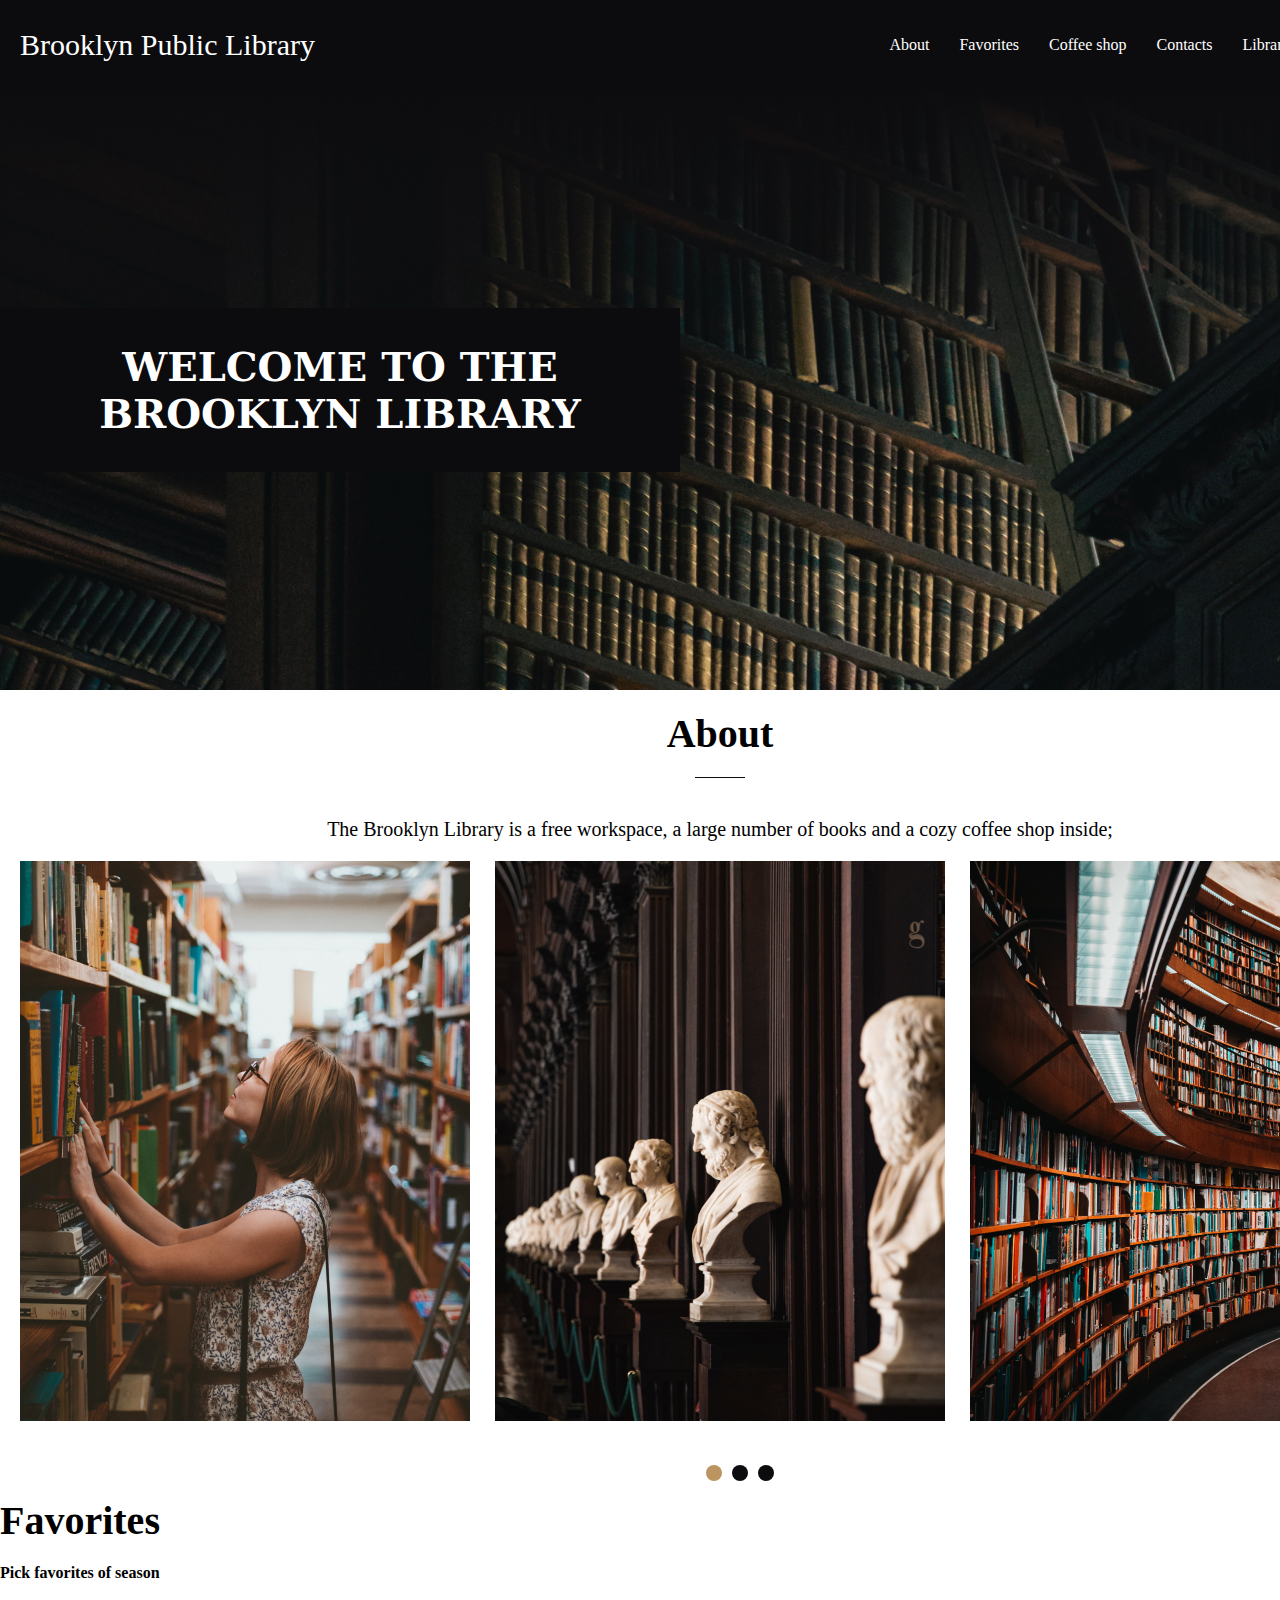
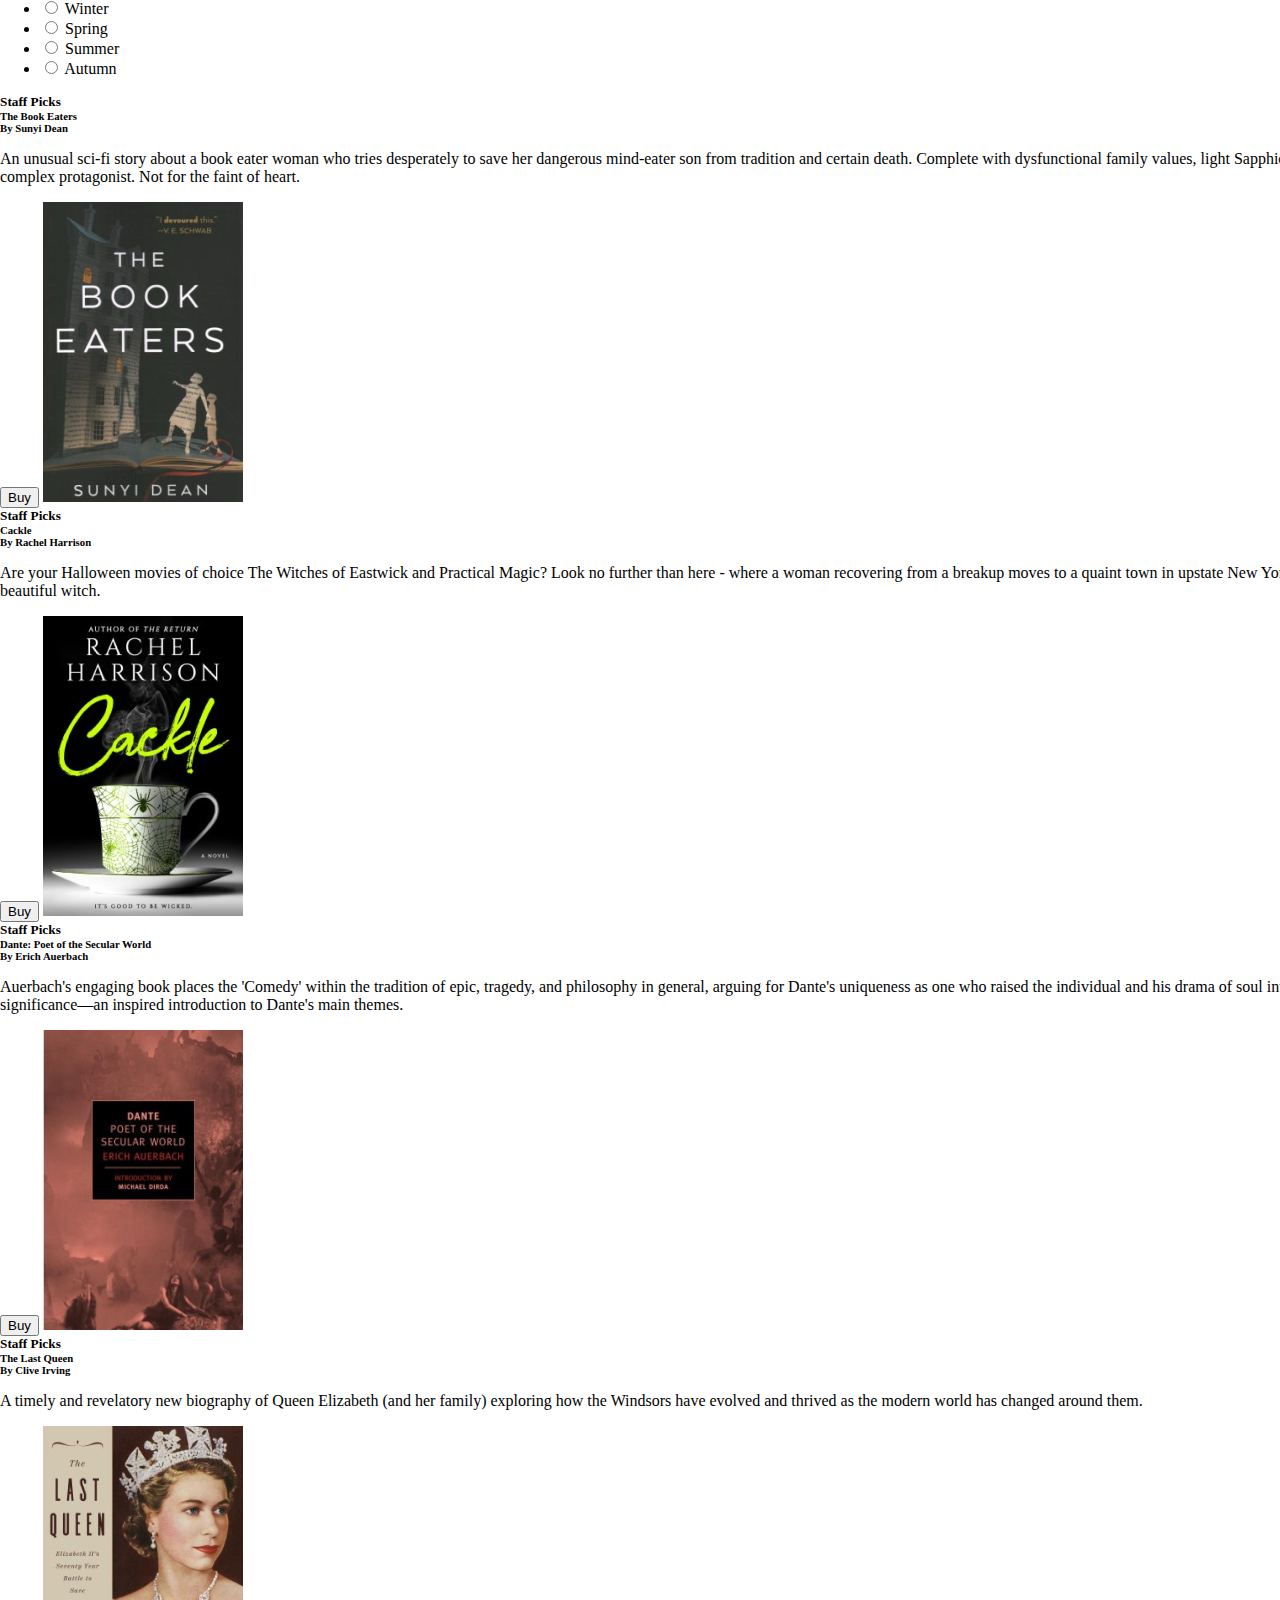
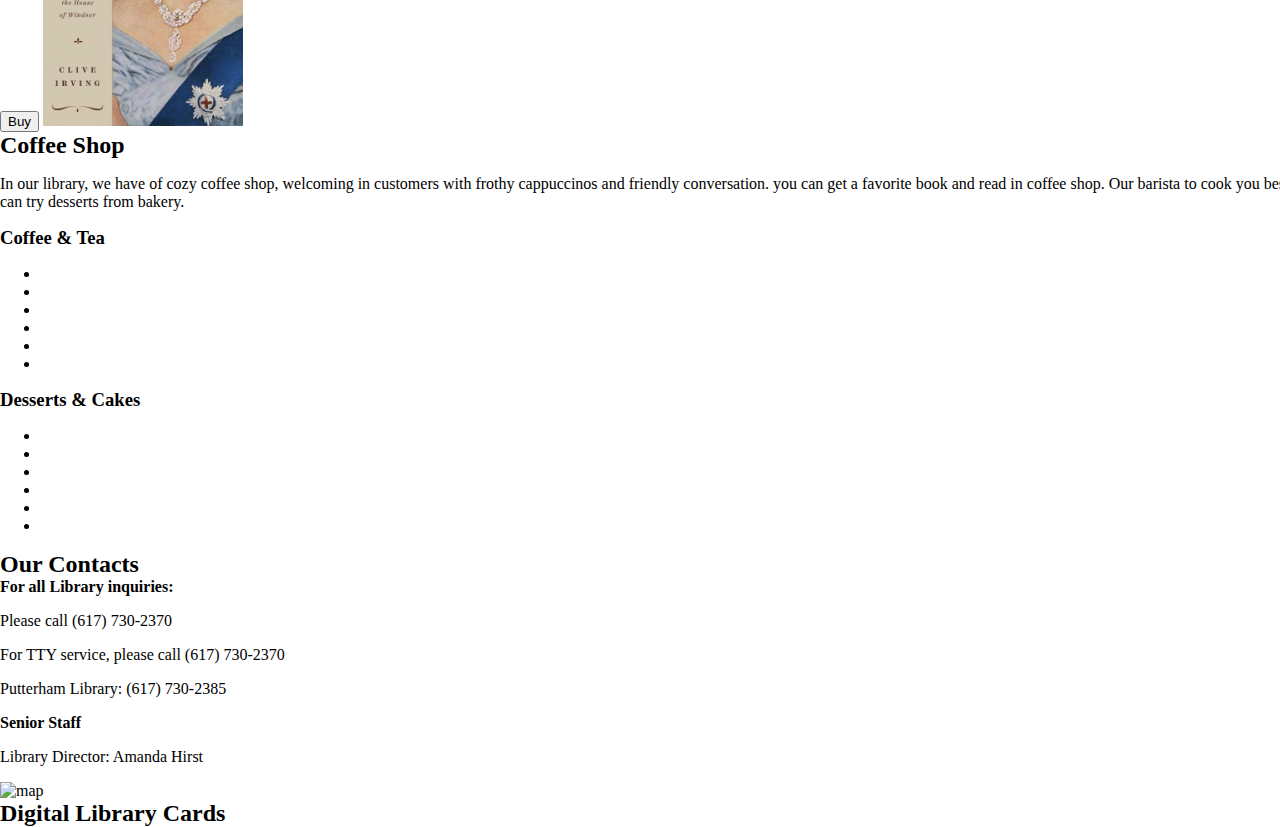
==== library/index.html @ 824f4c9b "init: start-library task" ====
<!DOCTYPE html>
<html lang="en">
<head>
    <meta charset="UTF-8">
    <meta http-equiv="X-UA-Compatible" content="IE=edge">
    <meta name="viewport" content="width=device-width, initial-scale=1.0">
    <title>Document</title>
    <link rel="stylesheet" href="fonts.css">
    <link rel="stylesheet" href="style.css">
</head>
<body>
    <header class="header">
        <nav class="header-nav">
            <div class="logo">
                Brooklyn Public Library
            </div>

            <ul class="nav-list">
                <li class="nav-list-item">
                    About
                </li>
                <li class="nav-list-item">
                    Favorites
                </li>
                <li class="nav-list-item">
                    Coffee shop
                </li>
                <li class="nav-list-item">
                    Contacts 
                </li>
                <li class="nav-list-item">
                    Library card
                </li>
                <li class="nav-list-item">
                    <img src="img/logo.svg" alt="personal account">
                </li>
            </ul>
        </nav>
    </header>

    <main>
        <section class="section-banner">
                <h1 class="main-header">WELCOME TO THE BROOKLYN LIBRARY</h1>
        </section>
        <section class="section-welcome">
            <div class="h2-decor-container">
                <h2 class="header-section">
                    About
                </h2>
                <div class="h2-decor"></div>
            </div>
            <p class="about-descr">
                The Brooklyn Library is&nbsp;a&nbsp;free workspace, a&nbsp;large number of&nbsp;books and a&nbsp;cozy coffee shop inside;
            </p>
            <div class="about-container-img">
                <div class="about-img">
                    <img src="img/about-pic-1.jpg" alt="pic1">
                </div>
                <div class="about-img">
                    <img src="img/about-pic-2.jpg" alt="pic2"> 
                </div>
                <div class="about-img">
                    <img src="img/about-pic-3.jpg" alt="pic3">
                </div>
            </div>
            <div>
               <ul class="scroll-container">
                    <li class="scroll-list"></li>
                    <li class="scroll-list"></li>
                    <li class="scroll-list"></li>
               </ul>
            </div>
        </section>

        <section>
            <div>
                <h2 class="header-section">
                    Favorites
                </h2>
            </div>
            <h4>
                Pick favorites of season
            </h4>
            <div class="radio">
                <ul class="radio-list">
                   <li>
                        <input type="radio" id="choise1" name="season" value="winter">
                        <label for="choise1">Winter</label>
                   </li> 
                   <li>
                        <input type="radio" id="choise2" name="season" value="Spring">
                        <label for="choise2">Spring</label>
                    </li> 
                    <li>
                        <input type="radio" id="choise3" name="season" value="Summer">
                        <label for="choise3">Summer</label>
                    </li> 
                    <li>
                        <input type="radio" id="choise4" name="season" value="Autumn">
                        <label for="choise4">Autumn</label>
                    </li> 
                </ul>
            </div>
            <div>
                <div>
                    <h5>
                        Staff Picks
                    </h5>
                    <h6>
                        The Book Eaters
                    </h6>
                    <h6>
                        By Sunyi Dean
                    </h6>
                    <p>
                        An unusual sci-fi story about a book eater woman who tries desperately to save her dangerous mind-eater son from tradition and certain death. Complete with dysfunctional family values, light Sapphic romance, and a strong, complex protagonist. Not for the faint of heart. 
                    </p>
                    <button class="button-buy">
                        Buy
                    </button>
                    <img src="img/book1.jpg" alt="book1">
                </div>

                <div>
                    <h5>
                        Staff Picks
                    </h5>
                   <h6>
                        Cackle
                   </h6>
                   <h6>
                        By Rachel Harrison
                   </h6>
                   <p>
                        Are your Halloween movies of choice The Witches of Eastwick and Practical Magic? Look no further than here - where a woman recovering from a breakup moves to a quaint town in upstate New York and befriends a beautiful witch.
                   </p>
                   <button class="button-buy">
                        Buy
                   </button>
                   <img src="img/book2.jpg" alt="book2">
                </div>

                <div>
                    <h5>
                        Staff Picks
                    </h5>
                    <h6>
                        Dante: Poet of the Secular World
                    </h6>
                    <h6>
                        By Erich Auerbach
                    </h6>
                    <p>
                        Auerbach's engaging book places the 'Comedy' within the tradition of epic, tragedy, and philosophy in general, arguing for Dante's uniqueness as one who raised the individual and his drama of soul into something of divine significance—an inspired introduction to Dante's main themes.
                    </p>
                    <button class="button-buy">
                        Buy
                    </button>
                    <img src="img/book3.jpg" alt="book3">
                </div>

                <div>
                    <h5>
                        Staff Picks
                    </h5>
                    <h6>
                        The Last Queen
                    </h6>
                    <h6>
                        By Clive Irving
                    </h6>
                    <p>
                        A timely and revelatory new biography of Queen Elizabeth (and her family) exploring how the Windsors have evolved and thrived as the modern world has changed around them.
                    </p>
                    <button class="button-buy">
                        Buy
                   </button>
                   <img src="img/book4.jpg" alt="book4">
                </div>
            </div>
        </section>

        <section>
            <h2>
                Coffee Shop
            </h2>
            <p>
                In our library, we have of cozy coffee shop, welcoming in customers with frothy cappuccinos and friendly conversation. 
                you can get a favorite book and read in coffee shop. Our barista to cook you best coffee, and also you can try desserts from bakery.
            </p>
            <div>
                <h3>
                    Coffee & Tea 
                </h3>
                <ul>
                    <li>

                    </li>
                    <li>

                    </li>
                    <li>

                    </li>
                    <li>

                    </li>
                    <li>

                    </li>
                    <li>

                    </li>
                </ul>

            </div>
            <div>
                <h3>
                    Desserts & Cakes
                </h3>
                <ul>
                    <li>

                    </li>
                    <li>

                    </li>
                    <li>

                    </li>
                    <li>

                    </li>
                    <li>

                    </li>
                    <li>

                    </li>
                </ul>

            </div>
        </section>
        <section>
            <h2>
                Our Contacts
            </h2>
            <div>
                <h4>
                    For all Library inquiries:
                </h4>
                <p>
                    Please call (617) 730-2370
                </p>
                <p>
                    For TTY service, please call (617) 730-2370
                </p>
                <p>
                    Putterham Library: (617) 730-2385
                </p>
                <h4>
                    Senior Staff
                </h4>
                <p>
                    Library Director: Amanda Hirst
                </p>
            </div>
            <div>
                <img src="" alt="map">
            </div>
        </section>

        <section>
            <h2>
                Digital Library Cards 
            </h2>
        </section>

    </main>

    <footer>

    </footer>

</body>
</html>
---- library/fonts.css ----
@font-face {
    font-family: "Forum";
    src: url("../fonts/Forum-Regular.ttf") format("truetype");
    font-style: normal;
    font-weight: normal;
}

@font-face {
    font-family: "Inter";
    src: url("../fonts/Inter-Regular.ttf") format("truetype");
    font-style: normal;
    font-weight: normal;
}
---- library/style.css ----
body {
    margin: 0 auto;
    padding: 0;
    width: 1440px;
}

h1, h2, h3, h4, h5, h6 {
    margin: 0;
    padding: 0;
}

.header-nav {
    display: flex;
    justify-content: space-between;
    padding: 0 20px;
    align-items: center;
    min-height: 90px;
    background-color: #0C0C0E;

}

.logo {
    font-family: 'Forum', serif;
    font-size: 30px;
    color: #FFFFFF;

}

.nav-list {
    display: flex;
    align-items: center;
    color: #FFFFFF;
}

.nav-list-item {
    list-style: none;
    padding-right: 30px;
    font-family: 'Inter', serif;
}

.nav-list-item:nth-child(5) {
    padding-right: 40px;
}

.main-header {
    font-family: 'Forum', 'serif';
    font-size: 40px;
}

.section-banner {
    display: flex;
    align-items: center;
    justify-content: flex-start;
    min-height: 600px;
    background-image: url('img/banner.jpg');
    margin-bottom: 20px;
}

.main-header {
    width: 600px;
    padding: 35px 40px;
    background-color: #0C0C0E;
    font-family: 'Forum', 'serif';
    font-size: 40px;
    text-align: center;
    color: #FFFFFF;
}

.h2-decor-container {
    margin-bottom: 40px;
    width: 100%;
    display: flex;
    flex-direction: column;
    align-items: center;
}

.header-section {
    font-family: 'Forum', serif;
    font-size: 40px;
    margin-bottom: 20px;
}

.h2-decor {
    width: 50px;
    height: 1px;
    background-color: #0C0C0E;
}

.about-descr {
    margin-bottom: 20px;
    text-align: center;
    font-family: 'Inter', serif;
    font-size: 20px;
}

.about-container-img {
    display: flex;
    margin-left: 20px;
    margin-right: 2px;
    margin-bottom: 40px;
}

.about-img {
    margin-right: 25px;
}

.about-img:last-child {
    margin-right: 0;
}

.scroll-container {
    display: flex;
    justify-content: center;
}

.scroll-list {
    margin-right: 10px;
    list-style: none;
    width: 16px;
    height: 16px;
    background-color: #0C0C0E;
    border-radius: 50%;
}

.scroll-list:first-child {
    background-color: #BB945F;
}

.scroll-list:last-child {
    margin: 0;
}
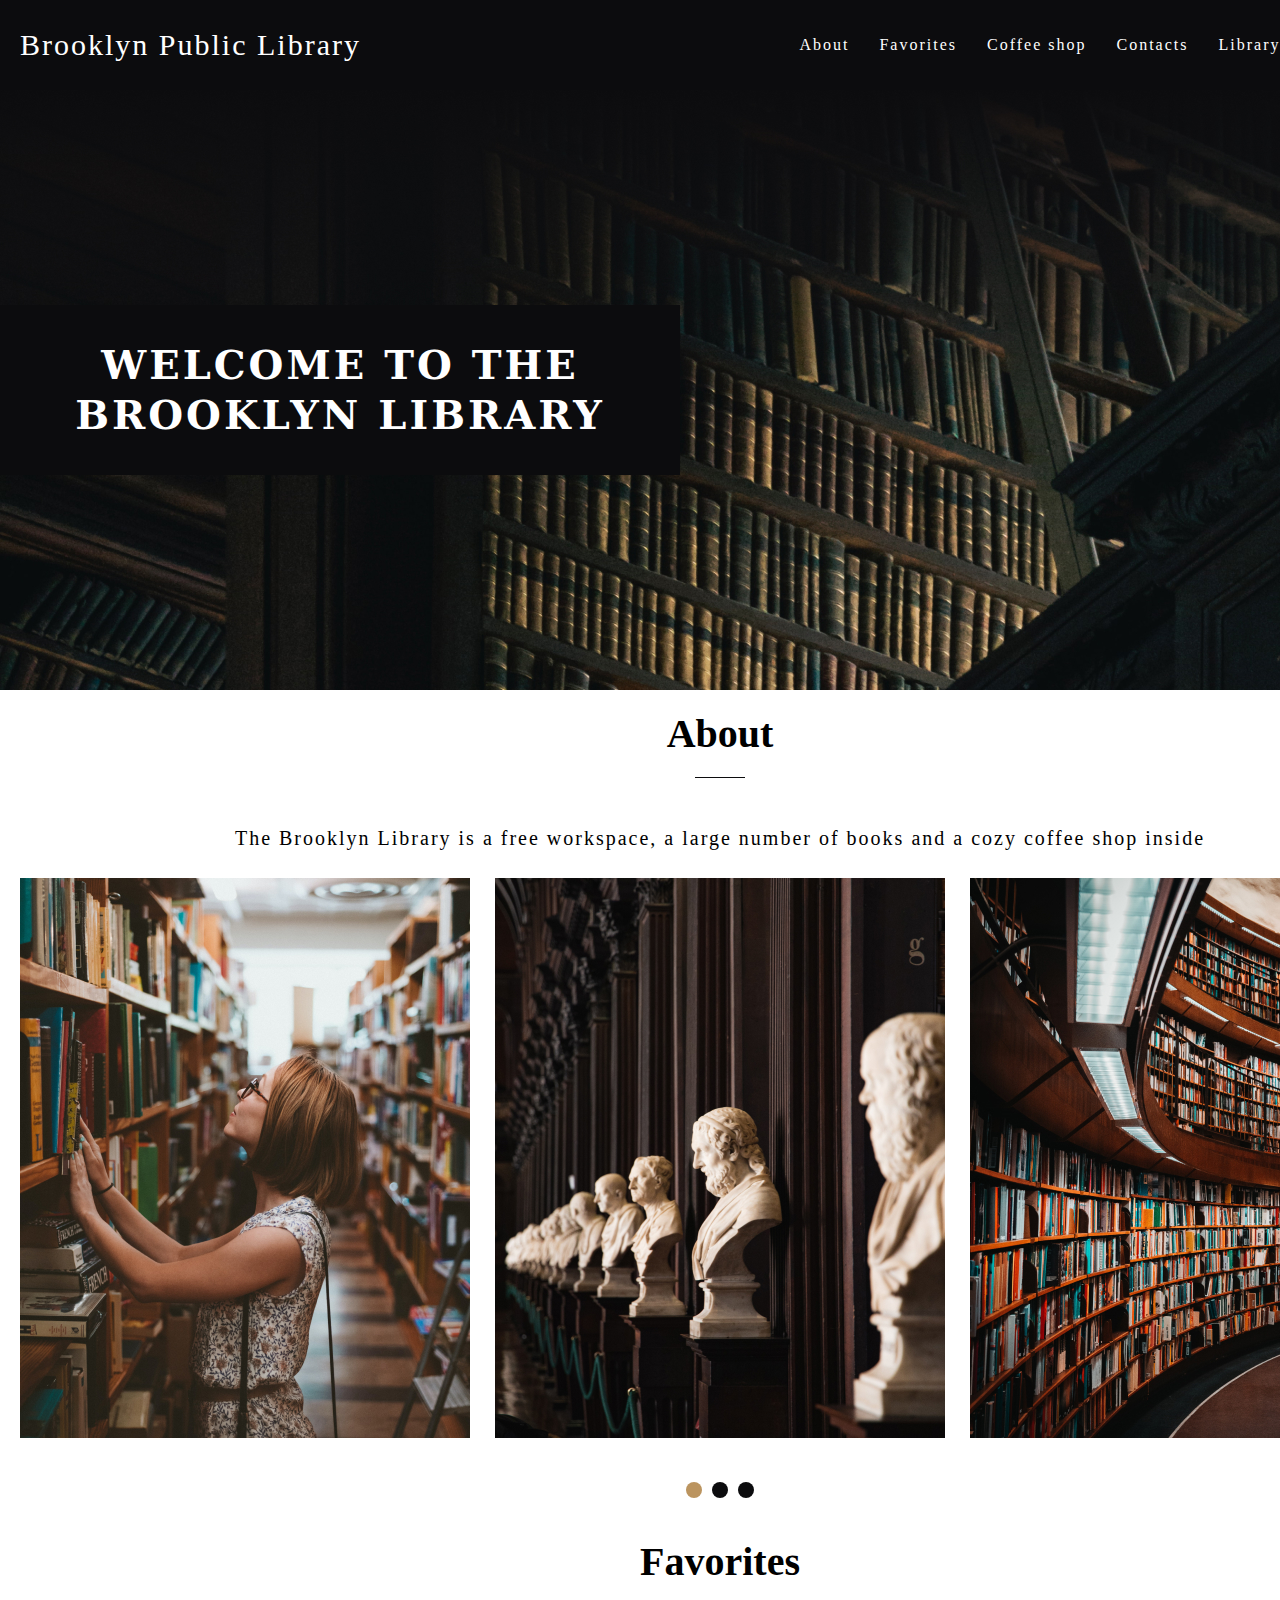
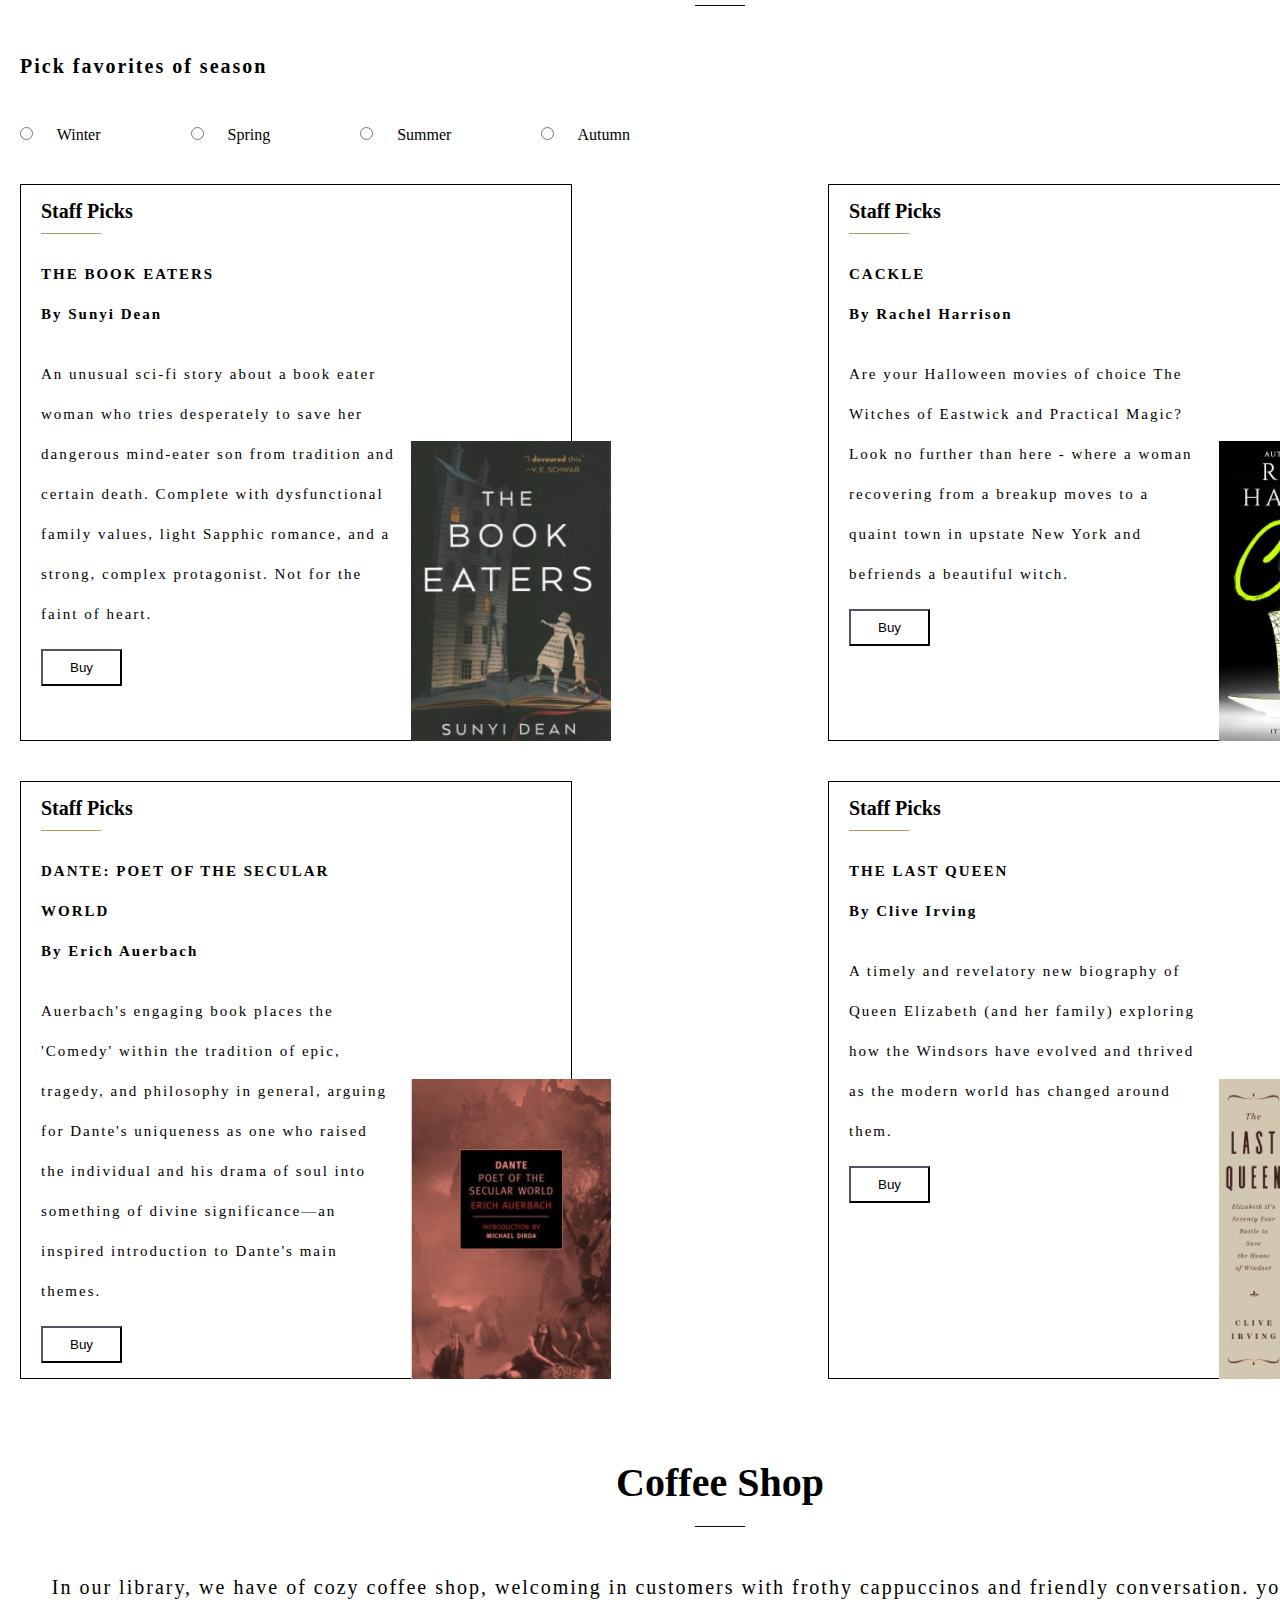
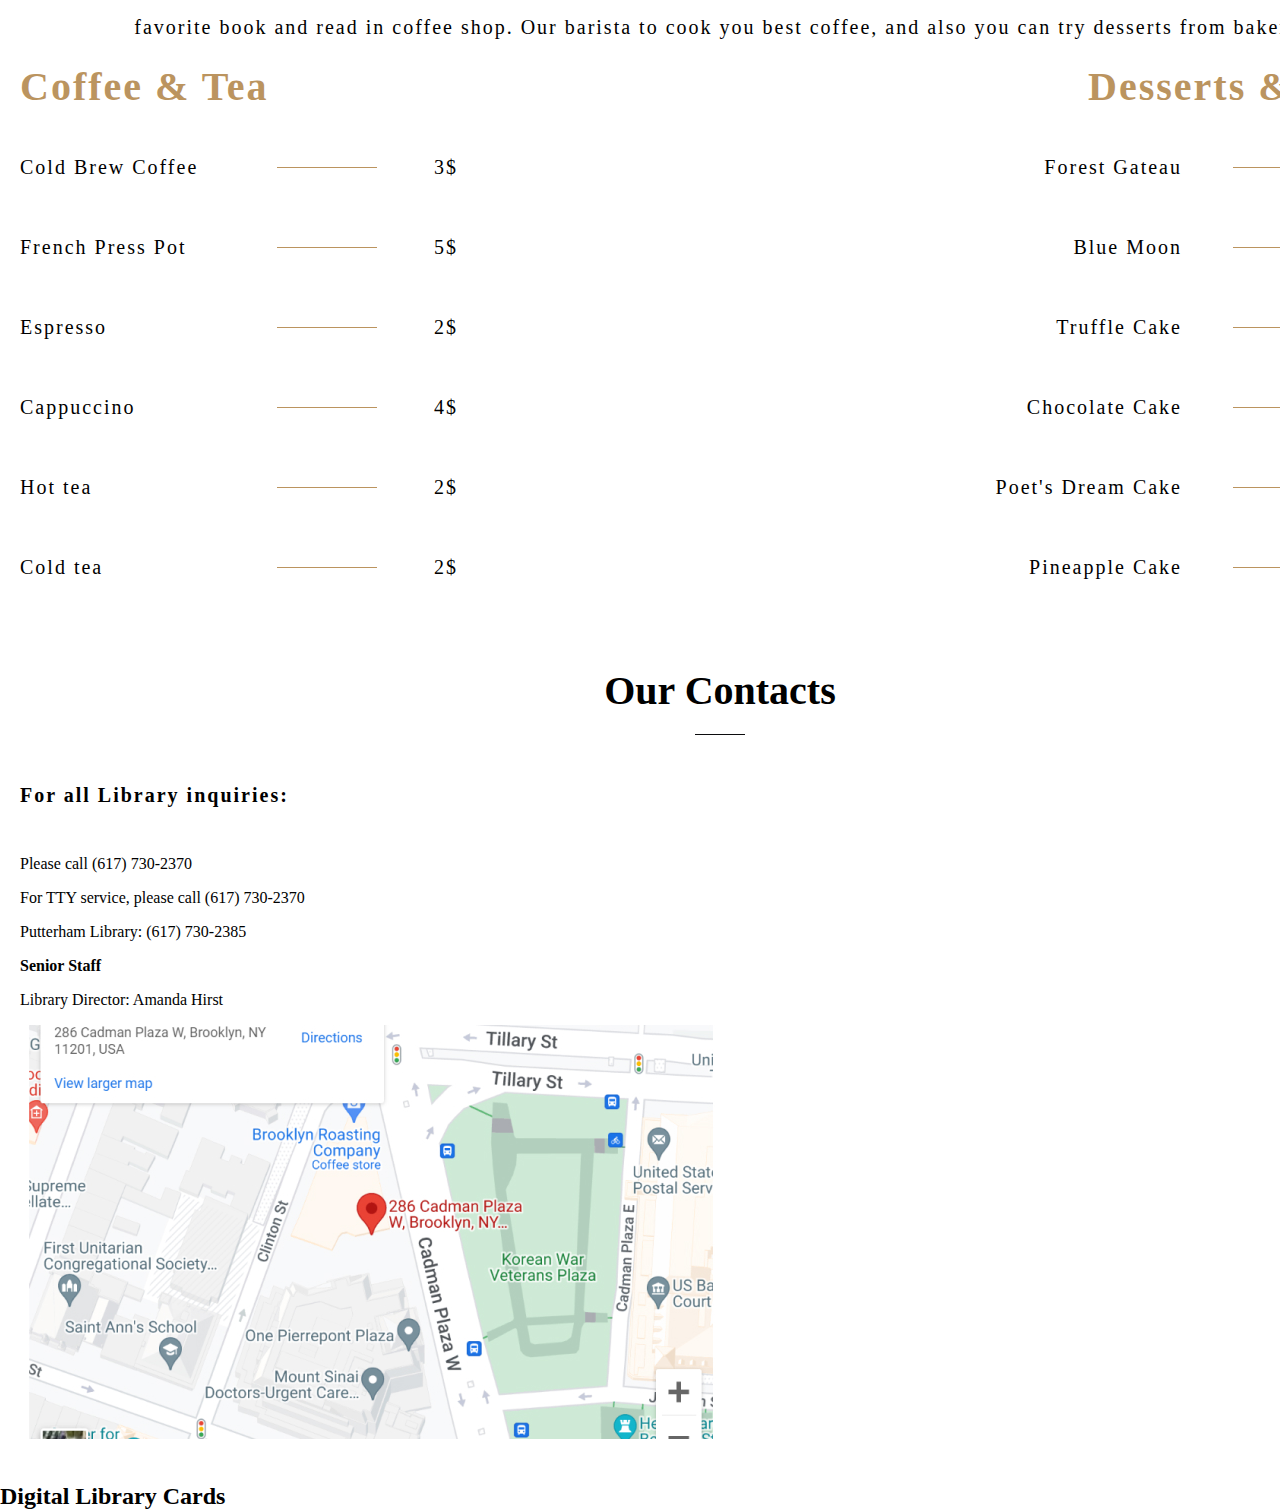
==== commit b07a7b90: "feat: add new blocks" ====
--- a/library/index.html
+++ b/library/index.html
@@ -38,7 +38,7 @@
         </nav>
     </header>
 
-    <main>
+    <main class="main">
         <section class="section-banner">
                 <h1 class="main-header">WELCOME TO THE BROOKLYN LIBRARY</h1>
         </section>
@@ -50,7 +50,7 @@
                 <div class="h2-decor"></div>
             </div>
             <p class="about-descr">
-                The Brooklyn Library is&nbsp;a&nbsp;free workspace, a&nbsp;large number of&nbsp;books and a&nbsp;cozy coffee shop inside;
+                The Brooklyn Library is&nbsp;a&nbsp;free workspace, a&nbsp;large number of&nbsp;books and a&nbsp;cozy coffee shop inside
             </p>
             <div class="about-container-img">
                 <div class="about-img">
@@ -72,181 +72,213 @@
             </div>
         </section>
 
-        <section>
-            <div>
+        <section class="section-favourites">
+            <div class="h2-decor-container">
                 <h2 class="header-section">
                     Favorites
                 </h2>
-            </div>
-            <h4>
+                <div class="h2-decor"></div>
+            </div>
+            <h4 class="header-level-four">
                 Pick favorites of season
             </h4>
             <div class="radio">
                 <ul class="radio-list">
-                   <li>
-                        <input type="radio" id="choise1" name="season" value="winter">
+                   <li class="radio-list-item">
+                        <input type="radio" id="choise1" name="season" value="winter" class="input-point">
                         <label for="choise1">Winter</label>
                    </li> 
-                   <li>
-                        <input type="radio" id="choise2" name="season" value="Spring">
+                   <li class="radio-list-item">
+                        <input type="radio" id="choise2" name="season" value="Spring" class="input-point">
                         <label for="choise2">Spring</label>
                     </li> 
-                    <li>
-                        <input type="radio" id="choise3" name="season" value="Summer">
+                    <li class="radio-list-item">
+                        <input type="radio" id="choise3" name="season" value="Summer" class="input-point">
                         <label for="choise3">Summer</label>
                     </li> 
-                    <li>
-                        <input type="radio" id="choise4" name="season" value="Autumn">
+                    <li class="radio-list-item">
+                        <input type="radio" id="choise4" name="season" value="Autumn" class="input-point">
                         <label for="choise4">Autumn</label>
                     </li> 
                 </ul>
             </div>
-            <div>
-                <div>
-                    <h5>
-                        Staff Picks
-                    </h5>
-                    <h6>
-                        The Book Eaters
+            <div class="favourites-books-container">
+                <div class="book-container">
+                    <div class="book-heading-container">
+                        <h5 class="header-level-five">
+                            Staff Picks
+                        </h5>
+                        <div class="book-heading-underline"></div>
+                    </div>
+                    <h6 class="header-level-six">
+                        THE BOOK EATERS<br />By Sunyi Dean
                     </h6>
-                    <h6>
-                        By Sunyi Dean
-                    </h6>
-                    <p>
+                    <p class="book-paragraph">
                         An unusual sci-fi story about a book eater woman who tries desperately to save her dangerous mind-eater son from tradition and certain death. Complete with dysfunctional family values, light Sapphic romance, and a strong, complex protagonist. Not for the faint of heart. 
                     </p>
                     <button class="button-buy">
                         Buy
                     </button>
-                    <img src="img/book1.jpg" alt="book1">
-                </div>
-
-                <div>
-                    <h5>
-                        Staff Picks
-                    </h5>
-                   <h6>
-                        Cackle
+                    <img src="img/book1.jpg" alt="book1" class="book-image">
+                </div>
+
+                <div class="book-container">
+                    <div class="book-heading-container">
+                        <h5 class="header-level-five">
+                            Staff Picks
+                        </h5>
+                        <div class="book-heading-underline"></div>
+                    </div>
+                   <h6 class="header-level-six">
+                        CACKLE<br />By Rachel Harrison
                    </h6>
-                   <h6>
-                        By Rachel Harrison
-                   </h6>
-                   <p>
+                   <p class="book-paragraph">
                         Are your Halloween movies of choice The Witches of Eastwick and Practical Magic? Look no further than here - where a woman recovering from a breakup moves to a quaint town in upstate New York and befriends a beautiful witch.
                    </p>
                    <button class="button-buy">
                         Buy
                    </button>
-                   <img src="img/book2.jpg" alt="book2">
-                </div>
-
-                <div>
-                    <h5>
-                        Staff Picks
-                    </h5>
-                    <h6>
-                        Dante: Poet of the Secular World
+                   <img src="img/book2.jpg" alt="book2" class="book-image">
+                </div>
+
+                <div class="book-container">
+                    <div class="book-heading-container">
+                        <h5 class="header-level-five">
+                            Staff Picks
+                        </h5>
+                        <div class="book-heading-underline"></div>
+                    </div>
+                    <h6 class="header-level-six">
+                        DANTE: POET OF THE SECULAR WORLD<br />By Erich Auerbach
                     </h6>
-                    <h6>
-                        By Erich Auerbach
-                    </h6>
-                    <p>
+                    <p class="book-paragraph">
                         Auerbach's engaging book places the 'Comedy' within the tradition of epic, tragedy, and philosophy in general, arguing for Dante's uniqueness as one who raised the individual and his drama of soul into something of divine significance—an inspired introduction to Dante's main themes.
                     </p>
                     <button class="button-buy">
                         Buy
                     </button>
-                    <img src="img/book3.jpg" alt="book3">
-                </div>
-
-                <div>
-                    <h5>
-                        Staff Picks
-                    </h5>
-                    <h6>
-                        The Last Queen
+                    <img src="img/book3.jpg" alt="book3" class="book-image">
+                </div>
+
+                <div class="book-container">
+                    <div class="book-heading-container">
+                        <h5 class="header-level-five">
+                            Staff Picks
+                        </h5>
+                        <div class="book-heading-underline"></div>
+                    </div>
+                    <h6 class="header-level-six">
+                        THE LAST QUEEN<br />By Clive Irving
                     </h6>
-                    <h6>
-                        By Clive Irving
-                    </h6>
-                    <p>
+                    <p class="book-paragraph">
                         A timely and revelatory new biography of Queen Elizabeth (and her family) exploring how the Windsors have evolved and thrived as the modern world has changed around them.
                     </p>
                     <button class="button-buy">
                         Buy
                    </button>
-                   <img src="img/book4.jpg" alt="book4">
-                </div>
-            </div>
-        </section>
-
-        <section>
-            <h2>
-                Coffee Shop
-            </h2>
-            <p>
+                   <img src="img/book4.jpg" alt="book4" class="book-image">
+                </div>
+            </div>
+        </section>
+
+        <section class="section-coffee-shop">
+            <div class="h2-decor-container">
+                <h2 class="header-section">
+                    Coffee Shop
+                </h2>
+                <div class="h2-decor"></div>
+            </div>
+            <p class="coffeshop-descr">
                 In our library, we have of cozy coffee shop, welcoming in customers with frothy cappuccinos and friendly conversation. 
                 you can get a favorite book and read in coffee shop. Our barista to cook you best coffee, and also you can try desserts from bakery.
             </p>
-            <div>
-                <h3>
-                    Coffee & Tea 
-                </h3>
-                <ul>
-                    <li>
-
-                    </li>
-                    <li>
-
-                    </li>
-                    <li>
-
-                    </li>
-                    <li>
-
-                    </li>
-                    <li>
-
-                    </li>
-                    <li>
-
-                    </li>
-                </ul>
-
-            </div>
-            <div>
-                <h3>
-                    Desserts & Cakes
-                </h3>
-                <ul>
-                    <li>
-
-                    </li>
-                    <li>
-
-                    </li>
-                    <li>
-
-                    </li>
-                    <li>
-
-                    </li>
-                    <li>
-
-                    </li>
-                    <li>
-
-                    </li>
-                </ul>
-
-            </div>
-        </section>
-        <section>
-            <h2>
-                Our Contacts
-            </h2>
-            <div>
-                <h4>
+            <div class="lists-container">
+                <div class="coffee-container">
+                    <h3 class="coffee-list-heading">
+                        Coffee & Tea 
+                    </h3>
+                    <ul class="coffee-list">
+                        <li class="coffee-list-item">
+                            <span class="coffee-menu-item">Cold Brew Coffee</span>
+                            <div class="coffee-underline"></div>
+                            <span>3$</span>
+                        </li>
+                        <li class="coffee-list-item">
+                            <span class="coffee-menu-item">French Press Pot</span>
+                            <div class="coffee-underline"></div>
+                            <span>5$</span>
+                        </li>
+                        <li class="coffee-list-item">
+                            <span class="coffee-menu-item">Espresso</span>
+                            <div class="coffee-underline"></div>
+                            <span>2$</span>
+                        </li>
+                        <li class="coffee-list-item">
+                            <span class="coffee-menu-item">Cappuccino</span>
+                            <div class="coffee-underline"></div>
+                            <span>4$</span>
+                        </li>
+                        <li class="coffee-list-item">
+                            <span class="coffee-menu-item">Hot tea</span>
+                            <div class="coffee-underline"></div>
+                            <span>2$</span>
+                        </li>
+                        <li class="coffee-list-item">
+                            <span class="coffee-menu-item">Cold tea</span>
+                            <div class="coffee-underline"></div>
+                            <span>2$</span>
+                        </li>
+                    </ul>
+    
+                </div>
+                <div class="desserts-container">
+                    <h3 class="desserts-list-heading">
+                        Desserts & Cakes
+                    </h3>
+                    <ul class="coffee-list">
+                        <li class="coffee-list-item">
+                            <span class="desserts-menu-item">Forest Gateau</span>
+                            <div class="coffee-underline"></div>
+                            <span>16$</span>
+                        </li>
+                        <li class="coffee-list-item">
+                            <span class="desserts-menu-item">Blue Moon</span>
+                            <div class="coffee-underline"></div>
+                            <span>16$</span>
+                        </li>
+                        <li class="coffee-list-item">
+                            <span class="desserts-menu-item">Truffle Cake</span>
+                            <div class="coffee-underline"></div>
+                            <span>15$</span>
+                        </li>
+                        <li class="coffee-list-item">
+                            <span class="desserts-menu-item">Chocolate Cake</span>
+                            <div class="coffee-underline"></div>
+                            <span>18$</span>
+                        </li>
+                        <li class="coffee-list-item">
+                            <span class="desserts-menu-item">Poet's Dream Cake</span>
+                            <div class="coffee-underline"></div>
+                            <span>16$</span>
+                        </li>
+                        <li class="coffee-list-item">
+                            <span class="desserts-menu-item">Pineapple Cake</span>
+                            <div class="coffee-underline"></div>
+                            <span>14$</span>
+                        </li>
+                    </ul>
+                </div>
+            </div>
+        </section>
+        <section class="section-our-contact">
+            <div class="h2-decor-container">
+                <h2 class="header-section">
+                    Our Contacts
+                </h2>
+                <div class="h2-decor"></div>
+            </div>
+            <div class="contacts-left-block">
+                <h4 class="header-level-four">
                     For all Library inquiries:
                 </h4>
                 <p>
@@ -265,8 +297,8 @@
                     Library Director: Amanda Hirst
                 </p>
             </div>
-            <div>
-                <img src="" alt="map">
+            <div class="contacts-right-block">
+                <img src="/library/img/map.jpg" alt="map">
             </div>
         </section>
 
--- a/library/style.css
+++ b/library/style.css
@@ -4,11 +4,12 @@
     width: 1440px;
 }
 
-h1, h2, h3, h4, h5, h6 {
+h1, h2, h3, h4, h5, h6, ul, li, input {
     margin: 0;
     padding: 0;
 }
 
+
 .header-nav {
     display: flex;
     justify-content: space-between;
@@ -22,6 +23,8 @@
 .logo {
     font-family: 'Forum', serif;
     font-size: 30px;
+    line-height: 50px;
+    letter-spacing: 2px;
     color: #FFFFFF;
 
 }
@@ -36,6 +39,8 @@
     list-style: none;
     padding-right: 30px;
     font-family: 'Inter', serif;
+    line-height: 40px;
+    letter-spacing: 2px;
 }
 
 .nav-list-item:nth-child(5) {
@@ -45,6 +50,8 @@
 .main-header {
     font-family: 'Forum', 'serif';
     font-size: 40px;
+    line-height: 50px;
+    letter-spacing: 3px;
 }
 
 .section-banner {
@@ -80,6 +87,10 @@
     margin-bottom: 20px;
 }
 
+.section-welcome, .section-favourites, .section-coffee-shop, .section-our-contact {
+  margin: 0 20px 40px 20px;
+}
+
 .h2-decor {
     width: 50px;
     height: 1px;
@@ -91,12 +102,12 @@
     text-align: center;
     font-family: 'Inter', serif;
     font-size: 20px;
+    line-height: 40px;
+    letter-spacing: 2px;
 }
 
 .about-container-img {
     display: flex;
-    margin-left: 20px;
-    margin-right: 2px;
     margin-bottom: 40px;
 }
 
@@ -111,6 +122,7 @@
 .scroll-container {
     display: flex;
     justify-content: center;
+    margin-bottom: 40px;
 }
 
 .scroll-list {
@@ -128,4 +140,159 @@
 
 .scroll-list:last-child {
     margin: 0;
-}+}
+
+.header-level-four {
+    font-family: 'Inter', serif;
+    font-size: 20px;
+    line-height: 40px;
+    letter-spacing: 2px;
+    margin-bottom: 40px;
+}
+
+.radio-list {
+    display: flex;
+    margin-bottom: 40px;
+}
+
+.radio-list-item {
+    list-style: none;
+    margin-right: 90px;
+}
+
+.radio-list-item:last-child {
+    margin-right: 0;
+}
+
+.input-point {
+    margin-right: 20px;
+    accent-color: #0C0C0E;
+}
+
+.favourites-books-container {
+    display: flex;
+    justify-content: space-between;
+    flex-wrap: wrap;
+}
+
+.book-container {
+    position: relative;
+    width: 355px;
+    min-height: 525px;
+    padding: 15px 175px 15px 20px;
+    margin-bottom: 40px;
+    margin-right: 40px;
+    border: 1px solid #000000;
+}
+
+.book-heading-container {
+    display: flex;
+    flex-direction: column;
+    margin-bottom: 20px;
+}
+
+.book-heading-underline {
+    width: 60px;
+    height: 1px;
+    background-color: #BB945F;
+}
+
+.header-level-five {
+    font-family: 'Forum', serif;
+    font-size: 20px;
+    padding-bottom: 10px;
+}
+
+.header-level-six {
+    font-family: 'Inter', serif;
+    font-size: 15px;
+    line-height: 40px;
+    letter-spacing: 2px;
+    margin-bottom: 20px;
+}
+
+.book-paragraph {
+    font-family: 'Inter', serif;
+    font-size: 15px;
+    line-height: 40px;
+    letter-spacing: 2px;
+}
+
+.button-buy {
+    cursor: pointer;
+    padding: 9px 27px;
+    background-color: white;
+    border-color: #0C0C0E;
+}
+
+.button-buy:hover {
+    background-color: #0C0C0E;
+    color: white;
+}
+
+.book-image {
+    width: 200px;
+    position: absolute;
+    right: -40px;
+    bottom: -1px;
+}
+
+.coffeshop-descr {
+    font-family: 'Inter', serif;
+    font-size: 20px;
+    line-height: 40px;
+    letter-spacing: 2px;
+    text-align: center;
+}
+
+.lists-container {
+    display: flex;
+    justify-content: space-between;
+}
+
+.coffee-list-heading, .desserts-list-heading {
+    font-family: 'Forum', serif;
+    font-size: 40px;
+    line-height: 40px;
+    letter-spacing: 2px;
+    color: #BB945F;
+    margin-bottom: 40px;
+}
+
+.desserts-list-heading {
+    text-align: right;
+}
+
+.coffee-list {
+    width: 438px;
+    font-family: 'Inter', serif;
+    font-size: 20px;
+    line-height: 40px;
+    letter-spacing: 2px;
+}
+
+.coffee-list-item {
+    width: 100%;
+    display: flex;
+    align-items: center;
+    justify-content: space-between;
+    list-style: none;
+    margin-bottom: 40px;
+}
+
+.coffee-menu-item {
+    width: 200px;
+}
+
+.desserts-menu-item {
+    width: 200px;
+    text-align: right;
+}
+
+.coffee-underline {
+    width: 100px;
+    height: 1px;
+    background-color: #BB945F;
+}
+
+
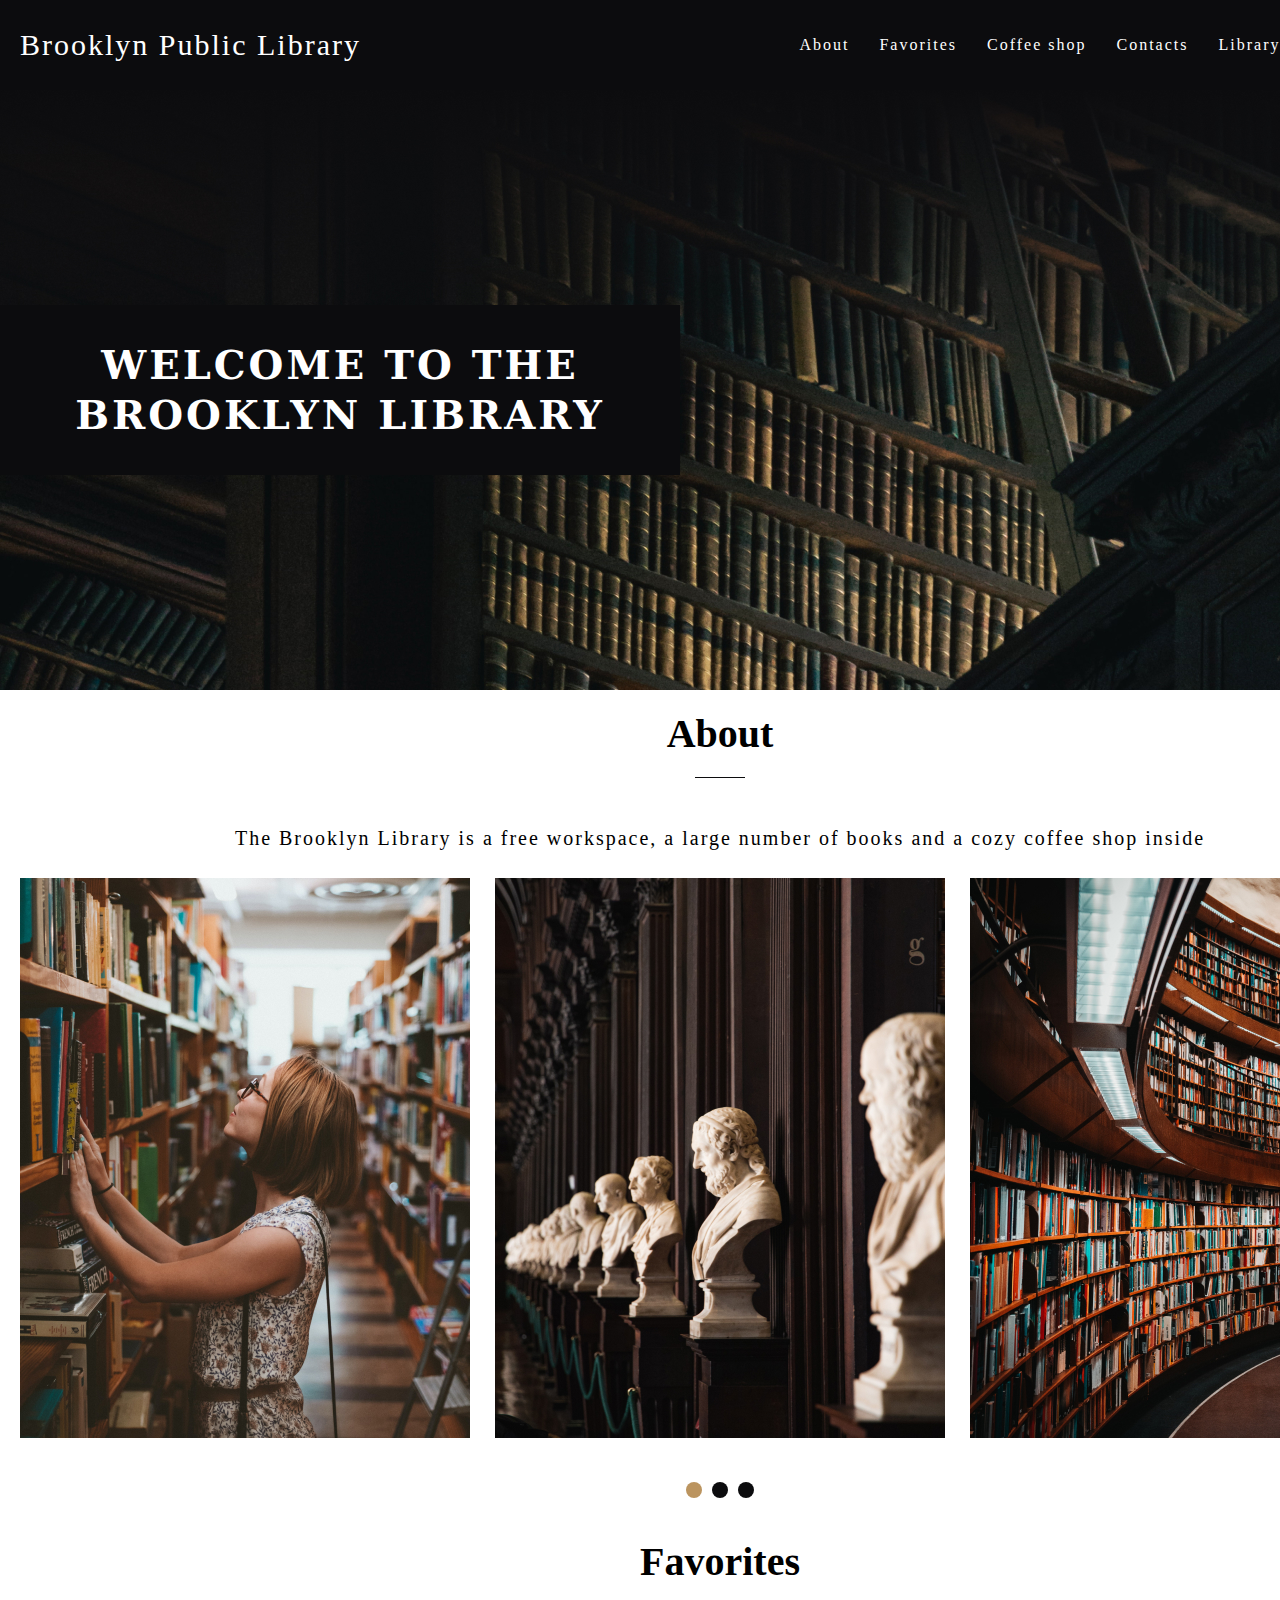
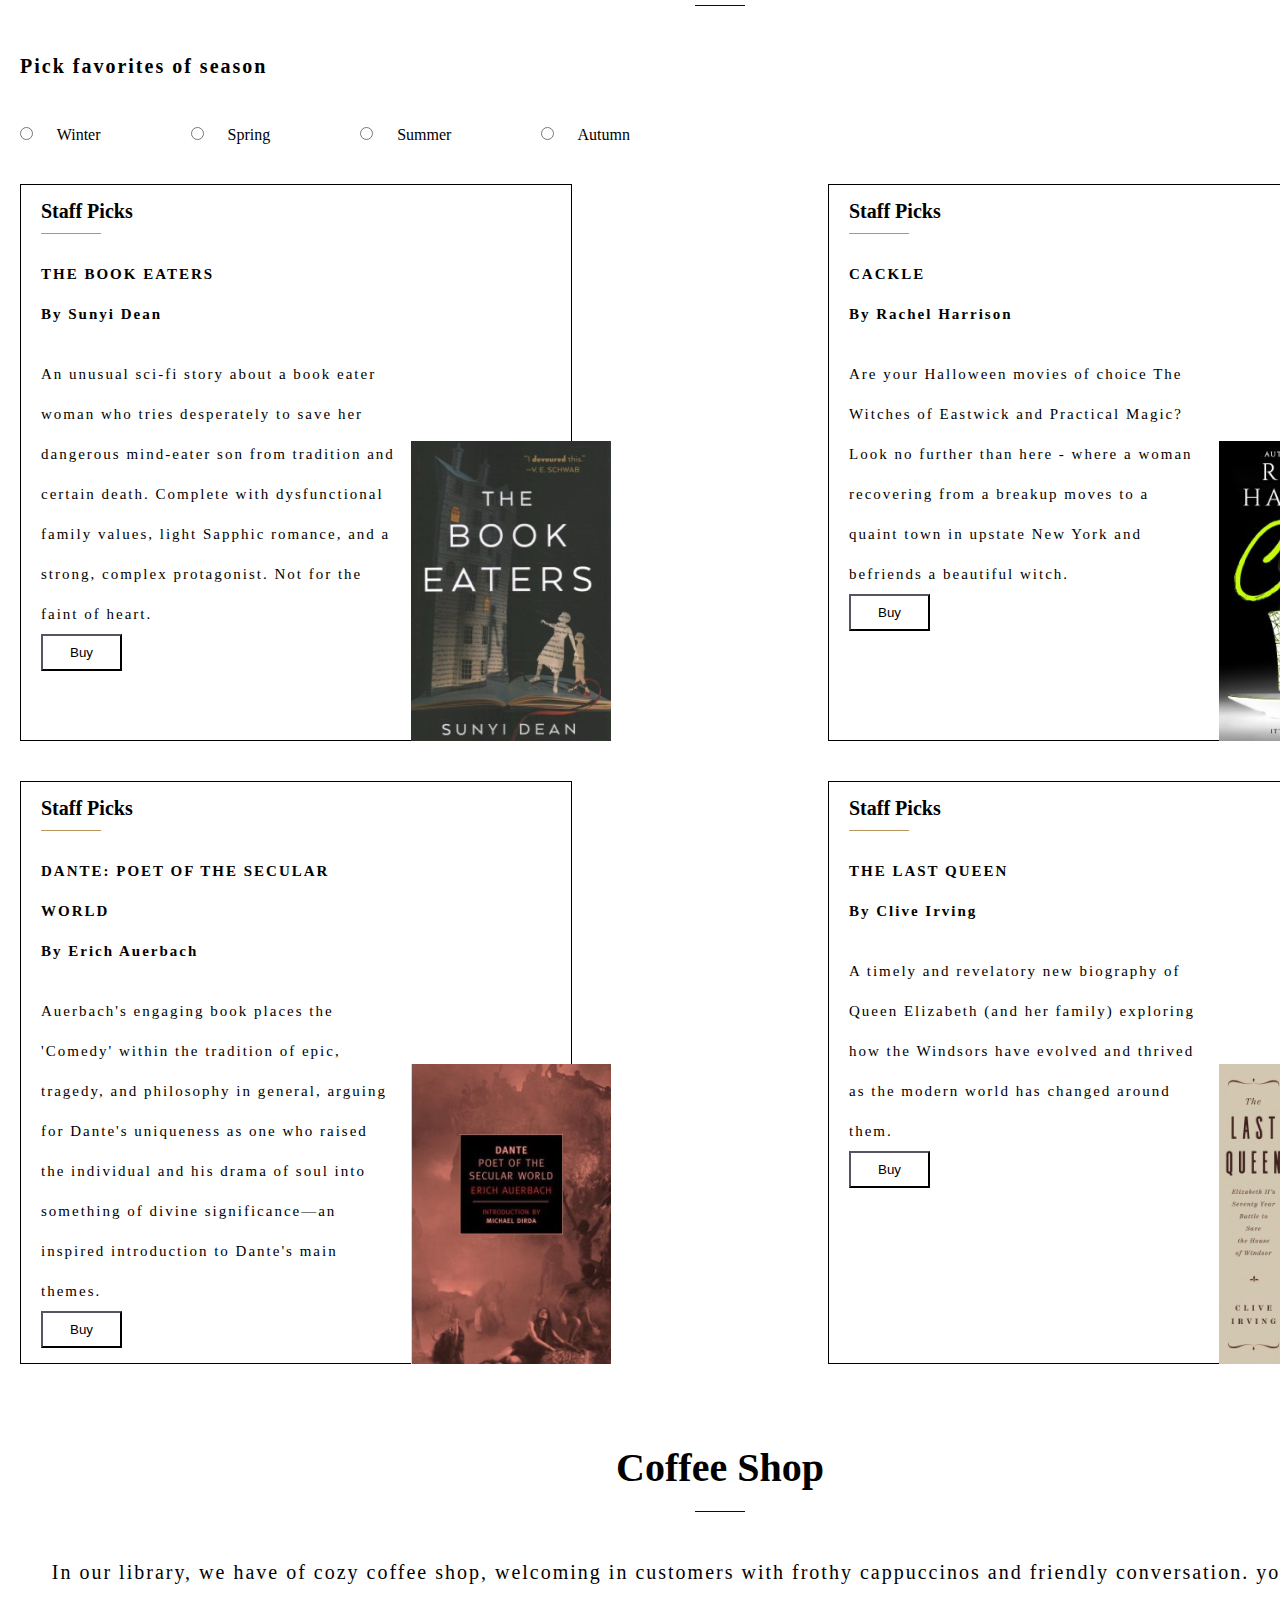
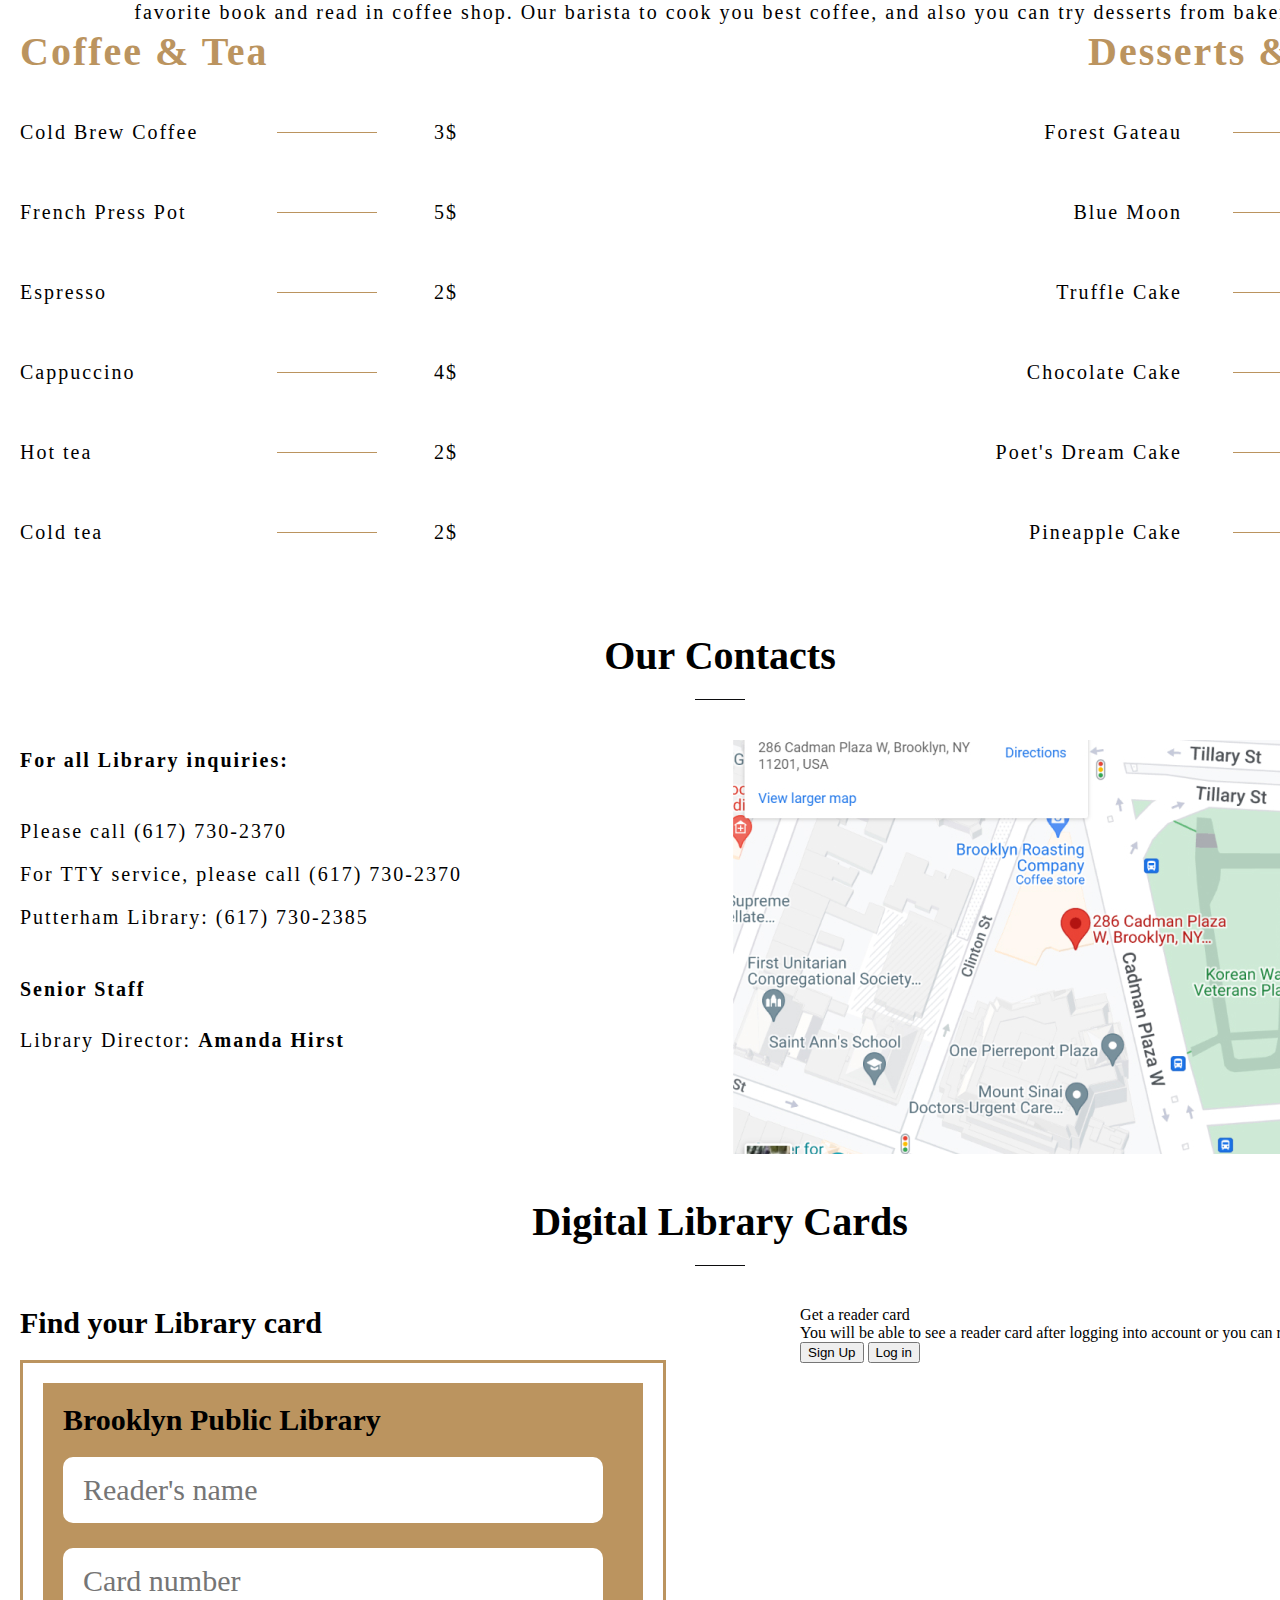
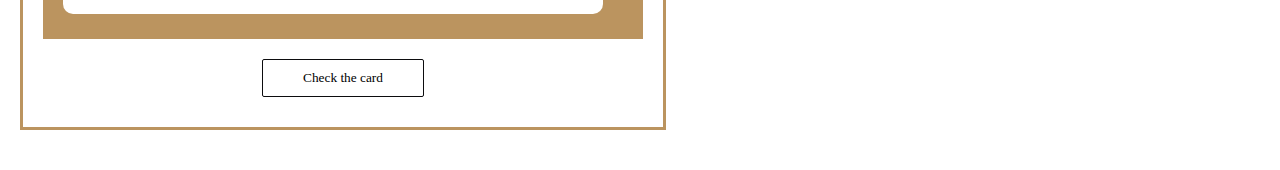
==== commit df23ebda: "feat: add our contact section" ====
--- a/library/index.html
+++ b/library/index.html
@@ -277,40 +277,78 @@
                 </h2>
                 <div class="h2-decor"></div>
             </div>
-            <div class="contacts-left-block">
-                <h4 class="header-level-four">
+            <div class="our-contact-container">
+             <div class="contacts-left-block">
+                <h4 class="header-level-four header-level-four-contact">
                     For all Library inquiries:
                 </h4>
-                <p>
+                <p class="our-contacts-descr">
                     Please call (617) 730-2370
                 </p>
-                <p>
+                <p class="our-contacts-descr">
                     For TTY service, please call (617) 730-2370
                 </p>
-                <p>
+                <p class="our-contacts-descr our-contacts-descr-last">
                     Putterham Library: (617) 730-2385
                 </p>
-                <h4>
+                <h4 class="header-level-four header-level-four-staff">
                     Senior Staff
                 </h4>
-                <p>
-                    Library Director: Amanda Hirst
+                <p class="our-contacts-descr">
+                    Library Director: <b>Amanda Hirst</b>
                 </p>
             </div>
             <div class="contacts-right-block">
                 <img src="/library/img/map.jpg" alt="map">
             </div>
-        </section>
-
-        <section>
-            <h2>
-                Digital Library Cards 
-            </h2>
-        </section>
-
+        </div>
+        </section>
+
+        <section class="members-section">
+            <div class="h2-decor-container">
+                <h2 class="header-section">
+                    Digital Library Cards
+                </h2>
+                <div class="h2-decor"></div>
+            </div>
+            <div class="members-containers">
+                <div class="members-left-container">
+                    <h3 class="header-level-three">
+                        Find your Library card
+                    </h3>
+                    <div class="form-container">
+                        <form>
+                            <div class="form-inner-container">
+                                <h3 class="header-level-three">
+                                    Brooklyn Public Library
+                                </h3>
+                                <input class="input-name" type="text" placeholder="Reader's name">
+                                <input class="input-number" type="number" placeholder="Card number">
+                            </div>
+                            <div class="btn-check-container">
+                                <button class="check-button">Check the card</button>
+                            </div>
+                        </form>
+                    </div>
+                </div>
+                <div class="members-right-container">
+                    <p>
+                        Get a reader card
+                    </p>
+                    <p>
+                        You will be able to see a reader card after logging into account or you can register a new account
+                    </p>
+                    <div class="members-right-button-conteiner">
+                        <button class="btn-members">Sign Up</button>
+                        <button class="btn-members">Log in</button>
+                    </div>
+                </div>
+            </div>
+        </section>
     </main>
 
-    <footer>
+    <footer class="footer">
+
 
     </footer>
 
--- a/library/style.css
+++ b/library/style.css
@@ -4,7 +4,7 @@
     width: 1440px;
 }
 
-h1, h2, h3, h4, h5, h6, ul, li, input {
+h1, h2, h3, h4, h5, h6, ul, li, input, p, form {
     margin: 0;
     padding: 0;
 }
@@ -87,7 +87,7 @@
     margin-bottom: 20px;
 }
 
-.section-welcome, .section-favourites, .section-coffee-shop, .section-our-contact {
+.section-welcome, .section-favourites, .section-coffee-shop, .section-our-contact, .members-section {
   margin: 0 20px 40px 20px;
 }
 
@@ -295,4 +295,88 @@
     background-color: #BB945F;
 }
 
-
+.our-contact-container {
+    display: flex;
+    justify-content: space-between;
+}
+
+.header-level-four-contact {
+    font-family: 'Inter', serif;
+    margin-bottom: 40px;
+}
+
+.contacts-right-block {
+    width: 696px;
+}
+
+.our-contacts-descr {
+    font-family: 'Inter', serif;
+    font-size: 20px;
+    letter-spacing: 2px;
+    margin-bottom: 20px;
+}
+
+.our-contacts-descr-last {
+    margin-bottom: 40px;
+}
+
+.header-level-four-staff {
+    margin-bottom: 20px;
+}
+
+.header-level-three {
+    font-family: 'Inter', serif;
+    font-size: 30px;
+    letter-spacing: 2%;
+    margin-bottom: 20px;
+}
+
+.members-containers {
+    display: flex;
+    justify-content: space-between;
+    margin-bottom: 40px;
+}
+
+.form-container {
+    border: 3px solid #BB945F;
+}
+
+.form-inner-container {
+    width: 560px;
+    padding: 20px 20px 25px;
+    margin: 20px;
+    background-color: #BB945F;
+    display: flex;
+    flex-direction: column;
+}
+
+.input-name {
+    margin-bottom: 25px;
+}
+
+.input-name, .input-number {
+    width: 520px;
+    height: 66px;
+    border-radius: 10px;
+    border: none;
+}
+.input-name[placeholder], .input-number[placeholder] {
+    padding-left: 20px;
+    font-family: 'Forum', serif;
+    font-size: 30px;
+    letter-spacing: 2%;
+}
+
+.btn-check-container {
+    display: flex;
+    justify-content: center;
+    margin-bottom: 30px;
+}
+
+.check-button {
+    font-family: 'Inter', serif;
+    padding: 10px 40px;
+    border: 1px solid #0C0C0E;
+    border-radius: 2px;
+    background-color: #FFFFFF;
+}
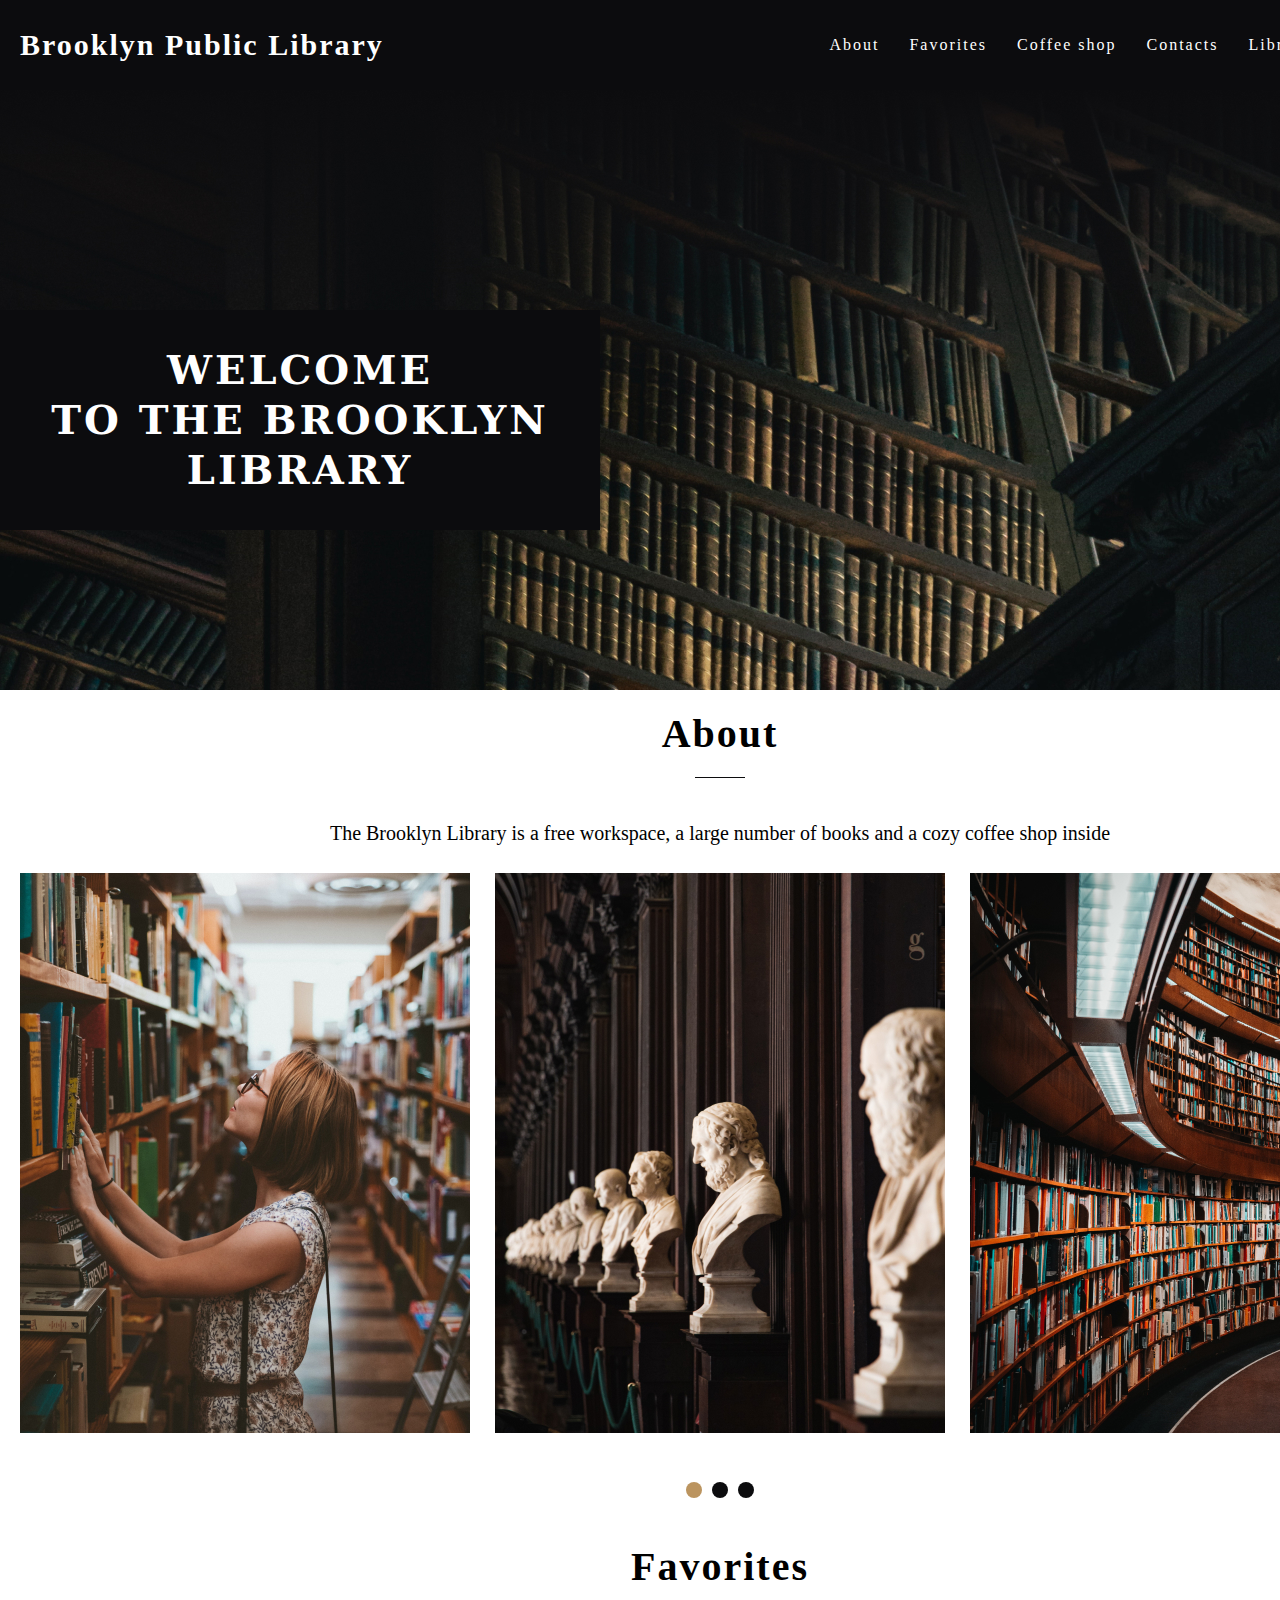
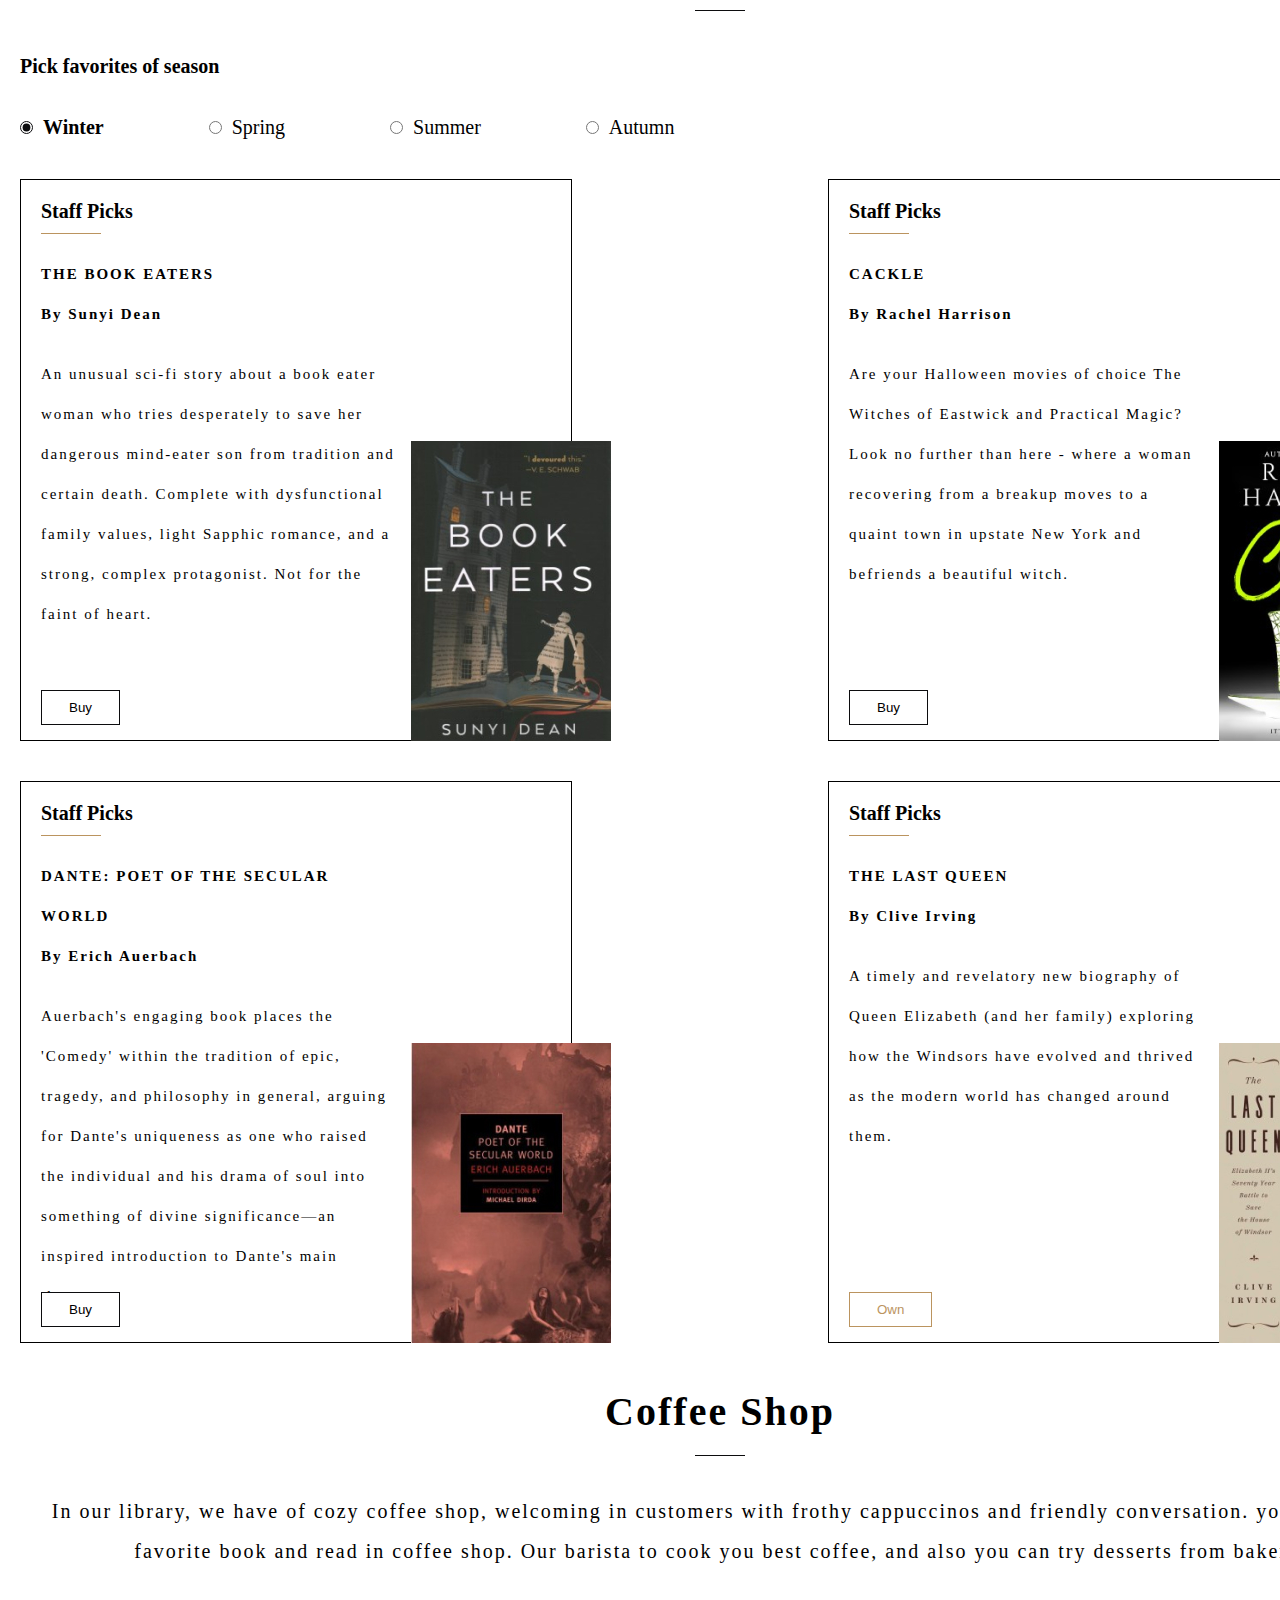
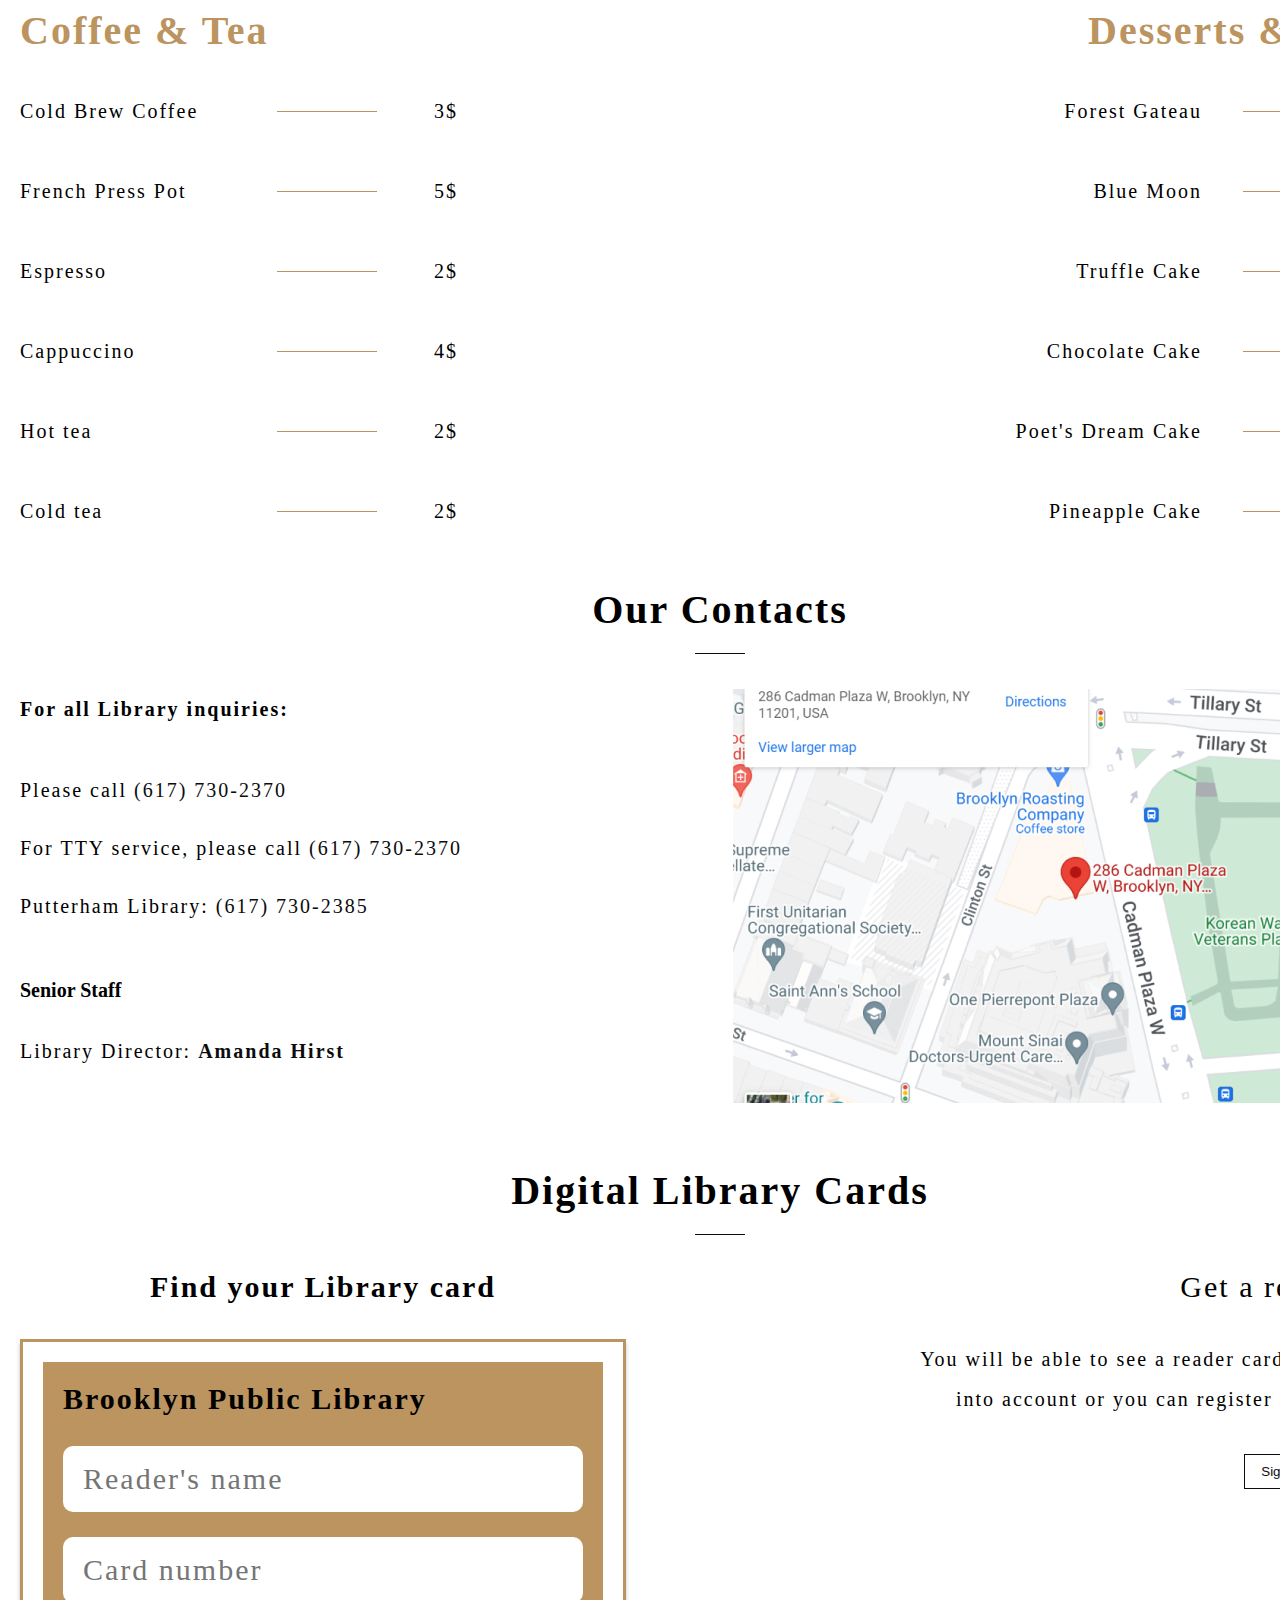
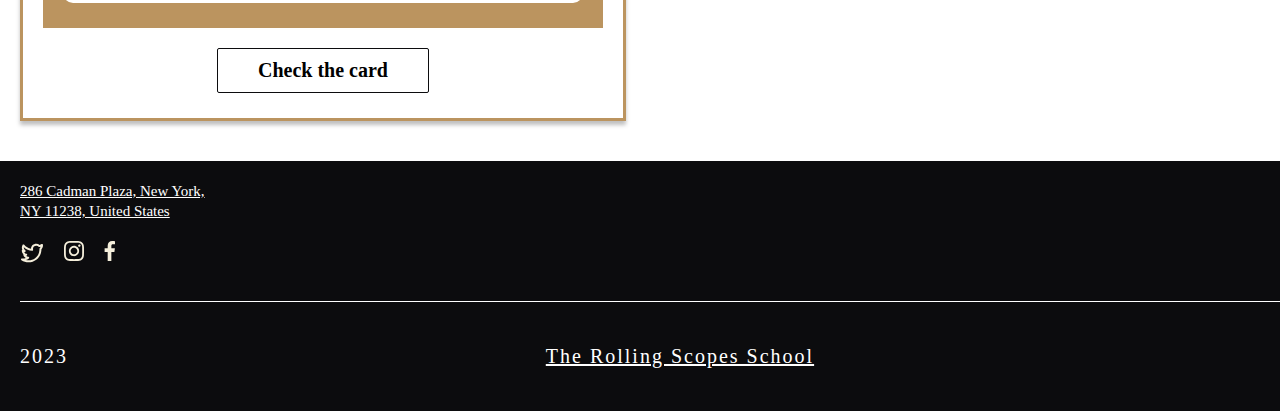
==== commit 6f0edf1f: "feat: add library project" ====
--- a/library/index.html
+++ b/library/index.html
@@ -7,42 +7,44 @@
     <title>Document</title>
     <link rel="stylesheet" href="fonts.css">
     <link rel="stylesheet" href="style.css">
+    <link type="Image/x-icon" href="favicon.ico" rel="icon">
 </head>
 <body>
     <header class="header">
-        <nav class="header-nav">
-            <div class="logo">
-                Brooklyn Public Library
-            </div>
-
-            <ul class="nav-list">
-                <li class="nav-list-item">
-                    About
-                </li>
-                <li class="nav-list-item">
-                    Favorites
-                </li>
-                <li class="nav-list-item">
-                    Coffee shop
-                </li>
-                <li class="nav-list-item">
-                    Contacts 
-                </li>
-                <li class="nav-list-item">
-                    Library card
-                </li>
-                <li class="nav-list-item">
-                    <img src="img/logo.svg" alt="personal account">
-                </li>
-            </ul>
-        </nav>
+        <div class="header-nav">
+            <h1 class="logo">Brooklyn Public Library</h1>
+
+            <div class="header-nav-right-container">
+                <nav>
+                    <ul class="nav-list">
+                        <li class="nav-list-item">
+                            <a href="#section1">About</a>
+                        </li>
+                        <li class="nav-list-item">
+                            <a href="#section2">Favorites</a>
+                        </li>
+                        <li class="nav-list-item">
+                            <a href="#section3">Coffee shop</a>
+                        </li>
+                        <li class="nav-list-item">
+                            <a href="#section4">Contacts</a>
+                        </li>
+                        <li class="nav-list-item">
+                            <a href="#section5">Library card</a>
+                        </li>
+                    </ul>
+                </nav>
+    
+                <img src="img/logo.svg" alt="personal account">
+            </div>
+        </div>
     </header>
 
     <main class="main">
         <section class="section-banner">
-                <h1 class="main-header">WELCOME TO THE BROOKLYN LIBRARY</h1>
+            <h2 class="main-header">WELCOME<br>TO THE BROOKLYN LIBRARY</h2>
         </section>
-        <section class="section-welcome">
+        <section id="section1" class="section-welcome">
             <div class="h2-decor-container">
                 <h2 class="header-section">
                     About
@@ -72,7 +74,7 @@
             </div>
         </section>
 
-        <section class="section-favourites">
+        <section id="section2" class="section-favourites">
             <div class="h2-decor-container">
                 <h2 class="header-section">
                     Favorites
@@ -85,21 +87,21 @@
             <div class="radio">
                 <ul class="radio-list">
                    <li class="radio-list-item">
-                        <input type="radio" id="choise1" name="season" value="winter" class="input-point">
+                        <input type="radio" checked id="choise1" name="season" value="winter" class="input-point">
                         <label for="choise1">Winter</label>
-                   </li> 
+                   </li>
                    <li class="radio-list-item">
                         <input type="radio" id="choise2" name="season" value="Spring" class="input-point">
                         <label for="choise2">Spring</label>
-                    </li> 
+                    </li>
                     <li class="radio-list-item">
                         <input type="radio" id="choise3" name="season" value="Summer" class="input-point">
                         <label for="choise3">Summer</label>
-                    </li> 
+                    </li>
                     <li class="radio-list-item">
                         <input type="radio" id="choise4" name="season" value="Autumn" class="input-point">
                         <label for="choise4">Autumn</label>
-                    </li> 
+                    </li>
                 </ul>
             </div>
             <div class="favourites-books-container">
@@ -111,7 +113,7 @@
                         <div class="book-heading-underline"></div>
                     </div>
                     <h6 class="header-level-six">
-                        THE BOOK EATERS<br />By Sunyi Dean
+                        THE BOOK EATERS<br>By Sunyi Dean
                     </h6>
                     <p class="book-paragraph">
                         An unusual sci-fi story about a book eater woman who tries desperately to save her dangerous mind-eater son from tradition and certain death. Complete with dysfunctional family values, light Sapphic romance, and a strong, complex protagonist. Not for the faint of heart. 
@@ -130,7 +132,7 @@
                         <div class="book-heading-underline"></div>
                     </div>
                    <h6 class="header-level-six">
-                        CACKLE<br />By Rachel Harrison
+                        CACKLE<br>By Rachel Harrison
                    </h6>
                    <p class="book-paragraph">
                         Are your Halloween movies of choice The Witches of Eastwick and Practical Magic? Look no further than here - where a woman recovering from a breakup moves to a quaint town in upstate New York and befriends a beautiful witch.
@@ -149,7 +151,7 @@
                         <div class="book-heading-underline"></div>
                     </div>
                     <h6 class="header-level-six">
-                        DANTE: POET OF THE SECULAR WORLD<br />By Erich Auerbach
+                        DANTE: POET OF THE SECULAR WORLD<br>By Erich Auerbach
                     </h6>
                     <p class="book-paragraph">
                         Auerbach's engaging book places the 'Comedy' within the tradition of epic, tragedy, and philosophy in general, arguing for Dante's uniqueness as one who raised the individual and his drama of soul into something of divine significance—an inspired introduction to Dante's main themes.
@@ -168,20 +170,248 @@
                         <div class="book-heading-underline"></div>
                     </div>
                     <h6 class="header-level-six">
-                        THE LAST QUEEN<br />By Clive Irving
+                        THE LAST QUEEN<br>By Clive Irving
                     </h6>
                     <p class="book-paragraph">
                         A timely and revelatory new biography of Queen Elizabeth (and her family) exploring how the Windsors have evolved and thrived as the modern world has changed around them.
                     </p>
-                    <button class="button-buy">
-                        Buy
+                    <button disabled class="button-buy">
+                        Own
                    </button>
                    <img src="img/book4.jpg" alt="book4" class="book-image">
                 </div>
+
+                <div class="book-container _hidden">
+                    <div class="book-heading-container">
+                        <h5 class="header-level-five">
+                            Staff Picks
+                        </h5>
+                        <div class="book-heading-underline"></div>
+                    </div>
+                    <h6 class="header-level-six">
+                        The Body<br>By Stephen King
+                    </h6>
+                    <p class="book-paragraph">
+                        Powerful novel that takes you back to a nostalgic time, exploring both the beauty and danger and loss of innocence that is youth.
+                    </p>
+                    <button class="button-buy">
+                        Buy
+                    </button>
+                    <img src="img/book5.jpg" alt="book5" class="book-image">
+                </div>
+
+                <div class="book-container _hidden">
+                    <div class="book-heading-container">
+                        <h5 class="header-level-five">
+                            Staff Picks
+                        </h5>
+                        <div class="book-heading-underline"></div>
+                    </div>
+                    <h6 class="header-level-six">
+                        Carry: A Memoir of Survival on Stolen Land<br>By Toni Jenson
+                    </h6>
+                    <p class="book-paragraph">
+                        This memoir about the author's relationship with gun violence feels both expansive and intimate, resulting in a lyrical indictment of the way things are.
+                    </p>
+                    <button class="button-buy">
+                        Buy
+                    </button>
+                    <img src="img/book6.jpg" alt="book6" class="book-image">
+                </div>
+
+                <div class="book-container _hidden">
+                    <div class="book-heading-container">
+                        <h5 class="header-level-five">
+                            Staff Picks
+                        </h5>
+                        <div class="book-heading-underline"></div>
+                    </div>
+                    <h6 class="header-level-six">
+                        Days of Distraction<br>By Alexandra Chang
+                    </h6>
+                    <p class="book-paragraph">
+                        A sardonic view of Silicon Valley culture, a meditation on race, and a journal of displacement and belonging, all in one form-defying package of spare prose.
+                    </p>
+                    <button class="button-buy">
+                        Buy
+                    </button>
+                    <img src="img/book7.jpg" alt="book7" class="book-image">
+                </div>
+
+                <div class="book-container _hidden">
+                    <div class="book-heading-container">
+                        <h5 class="header-level-five">
+                            Staff Picks
+                        </h5>
+                        <div class="book-heading-underline"></div>
+                    </div>
+                    <h6 class="header-level-six">
+                        Dominicana<br>By Angie Cruz
+                    </h6>
+                    <p class="book-paragraph">
+                        A fascinating story of a teenage girl who marries a man twice her age with the promise to bring her to America. Her marriage is an opportunity for her family to eventually immigrate. For fans of Isabel Allende and Julia Alvarez.
+                    </p>
+                    <button disabled class="button-buy">
+                        Own
+                    </button>
+                    <img src="img/book8.jpg" alt="book8" class="book-image">
+                </div>
+
+                <div class="book-container _hidden">
+                    <div class="book-heading-container">
+                        <h5 class="header-level-five">
+                            Staff Picks
+                        </h5>
+                        <div class="book-heading-underline"></div>
+                    </div>
+                    <h6 class="header-level-six">
+                        Crude: A Memoir<br>By Pablo Fajardo & Sophie Tardy-Joubert
+                    </h6>
+                    <p class="book-paragraph">
+                        Drawing and color by Damien Roudeau | This book illustrates the struggles of a group of indigenous Ecuadoreans as they try to sue the ChevronTexaco company for damage their oil fields did to the Amazon and her people
+                    </p>
+                    <button class="button-buy">
+                        Buy
+                    </button>
+                    <img src="img/book9.jpg" alt="book9" class="book-image">
+                </div>
+
+                <div class="book-container _hidden">
+                    <div class="book-heading-container">
+                        <h5 class="header-level-five">
+                            Staff Picks
+                        </h5>
+                        <div class="book-heading-underline"></div>
+                    </div>
+                    <h6 class="header-level-six">
+                        Let My People Go Surfing<br>By Yvon Chouinard
+                    </h6>
+                    <p class="book-paragraph">
+                        Chouinard—climber, businessman, environmentalist—shares tales of courage and persistence from his experience of founding and leading Patagonia, Inc. Full title: Let My People Go Surfing: The Education of a Reluctant Businessman, Including 10 More Years of Business Unusual.
+                    </p>
+                    <button class="button-buy">
+                        Buy
+                    </button>
+                    <img src="img/book10.jpg" alt="book10" class="book-image">
+                </div>
+
+                <div class="book-container _hidden">
+                    <div class="book-heading-container">
+                        <h5 class="header-level-five">
+                            Staff Picks
+                        </h5>
+                        <div class="book-heading-underline"></div>
+                    </div>
+                    <h6 class="header-level-six">
+                        The Octopus Museum: Poems<br>By Brenda Shaughnessy
+                    </h6>
+                    <p class="book-paragraph">
+                        This collection of bold and scathingly beautiful feminist poems imagines what comes after our current age of environmental destruction, racism, sexism, and divisive politics.
+                    </p>
+                    <button class="button-buy">
+                        Buy
+                    </button>
+                    <img src="img/book11.jpg" alt="book11" class="book-image">
+                </div>
+
+                <div class="book-container _hidden">
+                    <div class="book-heading-container">
+                        <h5 class="header-level-five">
+                            Staff Picks
+                        </h5>
+                        <div class="book-heading-underline"></div>
+                    </div>
+                    <h6 class="header-level-six">
+                        Shark Dialogues: A Novel<br>By Kiana Davenport
+                    </h6>
+                    <p class="book-paragraph">
+                        An epic saga of seven generations of one family encompasses the tumultuous history of Hawaii as a Hawaiian woman gathers her four granddaughters together in an erotic tale of villains and dreamers, queens and revolutionaries, lepers and healers.
+                    </p>
+                    <button class="button-buy">
+                        Buy
+                    </button>
+                    <img src="img/book12.jpg" alt="book12" class="book-image">
+                </div>
+
+                <div class="book-container _hidden">
+                    <div class="book-heading-container">
+                        <h5 class="header-level-five">
+                            Staff Picks
+                        </h5>
+                        <div class="book-heading-underline"></div>
+                    </div>
+                    <h6 class="header-level-six">
+                        Casual Conversation<br>By Renia White
+                    </h6>
+                    <p class="book-paragraph">
+                        White's impressive debut collection takes readers through and beyond the concepts of conversation and the casual - both what we say to each other and what we don't, examining the possibilities around how we construct and communicate identity. 
+                    </p>
+                    <button class="button-buy">
+                        Buy
+                    </button>
+                    <img src="img/book13.jpg" alt="book13" class="book-image">
+                </div>
+
+                <div class="book-container _hidden">
+                    <div class="book-heading-container">
+                        <h5 class="header-level-five">
+                            Staff Picks
+                        </h5>
+                        <div class="book-heading-underline"></div>
+                    </div>
+                    <h6 class="header-level-six">
+                        The Great Fire<br>By Lou Ureneck
+                    </h6>
+                    <p class="book-paragraph">
+                        The harrowing story of an ordinary American and a principled Naval officer who, horrified by the burning of Smyrna, led an extraordinary rescue effort that saved a quarter of a million refugees from the Armenian Genocide
+                    </p>
+                    <button class="button-buy">
+                        Buy
+                    </button>
+                    <img src="img/book14.jpg" alt="book14" class="book-image">
+                </div>
+
+                <div class="book-container _hidden">
+                    <div class="book-heading-container">
+                        <h5 class="header-level-five">
+                            Staff Picks
+                        </h5>
+                        <div class="book-heading-underline"></div>
+                    </div>
+                    <h6 class="header-level-six">
+                        Rickey: The Life and Legend<br>By Howard Bryant
+                    </h6>
+                    <p class="book-paragraph">
+                        With the fall rolling around, one can't help but think of baseball's postseason coming up! And what better way to prepare for it than reading the biography of one of the game's all-time greatest performers, the Man of Steal, Rickey Henderson?
+                    </p>
+                    <button class="button-buy">
+                        Buy
+                    </button>
+                    <img src="img/book15.jpg" alt="book15" class="book-image">
+                </div>
+
+                <div class="book-container _hidden">
+                    <div class="book-heading-container">
+                        <h5 class="header-level-five">
+                            Staff Picks
+                        </h5>
+                        <div class="book-heading-underline"></div>
+                    </div>
+                    <h6 class="header-level-six">
+                        Slug: And Other Stories<br>By Megan Milks
+                    </h6>
+                    <p class="book-paragraph">
+                        Exes Tegan and Sara find themselves chained together by hairballs of codependency. A father and child experience the shared trauma of giving birth to gods from their wounds.
+                    </p>
+                    <button class="button-buy">
+                        Buy
+                    </button>
+                    <img src="img/book16.jpg" alt="book16" class="book-image">
+                </div>
             </div>
         </section>
 
-        <section class="section-coffee-shop">
+        <section id="section3" class="section-coffee-shop">
             <div class="h2-decor-container">
                 <h2 class="header-section">
                     Coffee Shop
@@ -270,7 +500,7 @@
                 </div>
             </div>
         </section>
-        <section class="section-our-contact">
+        <section id="section4" class="section-our-contact">
             <div class="h2-decor-container">
                 <h2 class="header-section">
                     Our Contacts
@@ -283,19 +513,19 @@
                     For all Library inquiries:
                 </h4>
                 <p class="our-contacts-descr">
-                    Please call (617) 730-2370
+                    Please call <a href="tel:6177302370">(617) 730-2370</a>
                 </p>
                 <p class="our-contacts-descr">
-                    For TTY service, please call (617) 730-2370
+                    For TTY service, please call <a href="tel:6177302370">(617) 730-2370</a>
                 </p>
                 <p class="our-contacts-descr our-contacts-descr-last">
-                    Putterham Library: (617) 730-2385
+                    Putterham Library: <a href="tel:6177302370">(617) 730-2385</a>
                 </p>
                 <h4 class="header-level-four header-level-four-staff">
                     Senior Staff
                 </h4>
                 <p class="our-contacts-descr">
-                    Library Director: <b>Amanda Hirst</b>
+                    Library Director: <b><a href="mailto:AmandaHirst@gmail.com">Amanda Hirst</a></b>
                 </p>
             </div>
             <div class="contacts-right-block">
@@ -304,7 +534,7 @@
         </div>
         </section>
 
-        <section class="members-section">
+        <section id="section5" class="members-section">
             <div class="h2-decor-container">
                 <h2 class="header-section">
                     Digital Library Cards
@@ -317,25 +547,25 @@
                         Find your Library card
                     </h3>
                     <div class="form-container">
-                        <form>
+                        <form action="#">
                             <div class="form-inner-container">
-                                <h3 class="header-level-three">
+                                <h3 class="form-heading">
                                     Brooklyn Public Library
                                 </h3>
                                 <input class="input-name" type="text" placeholder="Reader's name">
                                 <input class="input-number" type="number" placeholder="Card number">
                             </div>
                             <div class="btn-check-container">
-                                <button class="check-button">Check the card</button>
+                                <button type="submit" class="check-button">Check the card</button>
                             </div>
                         </form>
                     </div>
                 </div>
                 <div class="members-right-container">
-                    <p>
+                    <p class="action-for-members">
                         Get a reader card
                     </p>
-                    <p>
+                    <p class="action-descr">
                         You will be able to see a reader card after logging into account or you can register a new account
                     </p>
                     <div class="members-right-button-conteiner">
@@ -348,9 +578,38 @@
     </main>
 
     <footer class="footer">
-
-
+        <div class="top-footer-container">
+            <div class="top-left-footer-container">
+                <p class="footer-address">
+                    <a href="https://goo.gl/maps/mjdWtshQK6EdEc2j8">
+                        286 Cadman Plaza, New York,<br>NY 11238, United States
+                    </a>
+                </p>
+                <ul class="footer-icons-container">
+                    <li><a href="https://twitter.com/BKLYNlibrary" target="_blank">
+                        <img src="img/twitter.svg" alt="twitter-logo">
+                    </a></li>
+                    <li><a href="https://www.instagram.com/bklynlibrary/" target="_blank">
+                        <img src="img/inst.svg" alt="inst-logo">
+                    </a></li>
+                    <li><a href="https://www.facebook.com/BrooklynPublicLibrary/" target="_blank">
+                        <img src="img/facebook.svg" alt="facebook-logo">
+                    </a></li>
+                </ul>
+            </div>
+
+            <div class="top-right-footer-container">
+                <p>Mon - Fri</p>
+                <p>08:00 am - 07:00 pm</p>
+                <p class="working-hours-spacing">Sat - Sun</p>
+                <p>10:00 am - 06:00 pm</p>
+            </div>
+        </div>
+        <div class="bottom-footer-container">
+            <p>2023</p>
+            <a href="https://rs.school/js-stage0/" target="_blank">The Rolling Scopes School</a>
+            <a href="https://github.com/anyadmelnik" target="_blank">Anna Melnik</a>
+        </div>
     </footer>
-
 </body>
 </html>--- a/library/fonts.css
+++ b/library/fonts.css
@@ -11,3 +11,10 @@
     font-style: normal;
     font-weight: normal;
 }
+
+@font-face {
+    font-family: "Inter";
+    src: url("../fonts/Inter-Bold.ttf") format("truetype");
+    font-style: normal;
+    font-weight: bold;
+}--- a/library/style.css
+++ b/library/style.css
@@ -4,6 +4,10 @@
     width: 1440px;
 }
 
+html {
+    scroll-behavior: smooth;
+}
+
 h1, h2, h3, h4, h5, h6, ul, li, input, p, form {
     margin: 0;
     padding: 0;
@@ -17,7 +21,10 @@
     align-items: center;
     min-height: 90px;
     background-color: #0C0C0E;
-
+}
+
+.header-nav-right-container {
+    display: flex;
 }
 
 .logo {
@@ -36,6 +43,7 @@
 }
 
 .nav-list-item {
+    display: flex;
     list-style: none;
     padding-right: 30px;
     font-family: 'Inter', serif;
@@ -43,18 +51,36 @@
     letter-spacing: 2px;
 }
 
+.nav-list-item a, .nav-list-item a:visited {
+    text-decoration: none;
+    color: #FFFFFF;
+}
+
+.nav-list-item a:hover {
+    text-decoration: underline;
+}
+
 .nav-list-item:nth-child(5) {
     padding-right: 40px;
 }
 
 .main-header {
+    position: absolute;
+    left: 0;
+    top: 220px;
+    width: 520px;
+    padding: 35px 40px;
+    background-color: #0C0C0E;
     font-family: 'Forum', 'serif';
     font-size: 40px;
     line-height: 50px;
     letter-spacing: 3px;
+    text-align: center;
+    color: #FFFFFF;
 }
 
 .section-banner {
+    position: relative;
     display: flex;
     align-items: center;
     justify-content: flex-start;
@@ -63,32 +89,35 @@
     margin-bottom: 20px;
 }
 
-.main-header {
-    width: 600px;
-    padding: 35px 40px;
-    background-color: #0C0C0E;
-    font-family: 'Forum', 'serif';
-    font-size: 40px;
-    text-align: center;
-    color: #FFFFFF;
-}
-
 .h2-decor-container {
-    margin-bottom: 40px;
     width: 100%;
     display: flex;
     flex-direction: column;
     align-items: center;
+    margin-bottom: 35px;
 }
 
 .header-section {
     font-family: 'Forum', serif;
     font-size: 40px;
+    letter-spacing: 2px;
     margin-bottom: 20px;
 }
 
-.section-welcome, .section-favourites, .section-coffee-shop, .section-our-contact, .members-section {
+.section-welcome, .members-section {
   margin: 0 20px 40px 20px;
+}
+
+.section-favourites {
+    margin: 0 20px 5px 20px;
+}
+
+.section-coffee-shop {
+    margin: 0 20px 55px 20px;
+}
+
+.section-our-contact {
+    margin: 0 20px 60px 20px;
 }
 
 .h2-decor {
@@ -103,7 +132,6 @@
     font-family: 'Inter', serif;
     font-size: 20px;
     line-height: 40px;
-    letter-spacing: 2px;
 }
 
 .about-container-img {
@@ -126,15 +154,26 @@
 }
 
 .scroll-list {
-    margin-right: 10px;
+    position: relative;
     list-style: none;
+    width: 26px;
+    height: 26px;
+    cursor: pointer;
+}
+
+.scroll-list::after {
+    content: '';
+    position: absolute;
+    top: 50%;
+    left: 50%;
+    transform: translateX(-50%) translateY(-50%);
     width: 16px;
     height: 16px;
     background-color: #0C0C0E;
     border-radius: 50%;
 }
 
-.scroll-list:first-child {
+.scroll-list:first-child::after {
     background-color: #BB945F;
 }
 
@@ -146,8 +185,7 @@
     font-family: 'Inter', serif;
     font-size: 20px;
     line-height: 40px;
-    letter-spacing: 2px;
-    margin-bottom: 40px;
+    margin-bottom: 30px;
 }
 
 .radio-list {
@@ -157,15 +195,26 @@
 
 .radio-list-item {
     list-style: none;
-    margin-right: 90px;
+    margin-right: 100px;
+    font-family: 'Inter', serif;
+    font-size: 20px;
+}
+
+.radio-list-item:first-child label {
+    font-weight: bold;
 }
 
 .radio-list-item:last-child {
     margin-right: 0;
 }
 
+.radio-list-item input, .radio-list-item label {
+    cursor: pointer;
+    padding: 5px;
+}
+
 .input-point {
-    margin-right: 20px;
+    padding-right: 20px;
     accent-color: #0C0C0E;
 }
 
@@ -179,13 +228,18 @@
     position: relative;
     width: 355px;
     min-height: 525px;
-    padding: 15px 175px 15px 20px;
+    padding: 20px 175px 15px 20px;
     margin-bottom: 40px;
     margin-right: 40px;
     border: 1px solid #000000;
 }
 
+.book-container._hidden {
+    display: none;
+}
+
 .book-heading-container {
+    position: relative;
     display: flex;
     flex-direction: column;
     margin-bottom: 20px;
@@ -219,15 +273,25 @@
 }
 
 .button-buy {
-    cursor: pointer;
+    position: absolute;
+    bottom: 15px;
+    left: 20px;
     padding: 9px 27px;
     background-color: white;
     border-color: #0C0C0E;
-}
-
-.button-buy:hover {
+    border: 1px solid #0C0C0E;
+    transition: background-color 0.5s;
+}
+
+.button-buy:not([disabled]):hover {
+    cursor: pointer;
     background-color: #0C0C0E;
     color: white;
+}
+
+.button-buy[disabled] {
+    border-color: #BB945F;
+    color: #BB945F;
 }
 
 .book-image {
@@ -243,6 +307,7 @@
     line-height: 40px;
     letter-spacing: 2px;
     text-align: center;
+    margin-bottom: 40px;
 }
 
 .lists-container {
@@ -280,12 +345,16 @@
     margin-bottom: 40px;
 }
 
+.coffee-list-item:last-child {
+    margin-bottom: 0;
+}
+
 .coffee-menu-item {
     width: 200px;
 }
 
 .desserts-menu-item {
-    width: 200px;
+    width: 220px;
     text-align: right;
 }
 
@@ -302,7 +371,10 @@
 
 .header-level-four-contact {
     font-family: 'Inter', serif;
-    margin-bottom: 40px;
+    font-size: 20px;
+    font-weight: bold;
+    letter-spacing: 2px;
+    margin-bottom: 50px;
 }
 
 .contacts-right-block {
@@ -313,7 +385,12 @@
     font-family: 'Inter', serif;
     font-size: 20px;
     letter-spacing: 2px;
-    margin-bottom: 20px;
+    margin-bottom: 35px;
+}
+
+.our-contacts-descr a {
+    color: #0C0C0E;
+    text-decoration: none;
 }
 
 .our-contacts-descr-last {
@@ -321,14 +398,16 @@
 }
 
 .header-level-four-staff {
-    margin-bottom: 20px;
+    padding-top: 12px;
+    margin-bottom: 30px;
 }
 
 .header-level-three {
     font-family: 'Inter', serif;
     font-size: 30px;
-    letter-spacing: 2%;
-    margin-bottom: 20px;
+    letter-spacing: 2px;
+    margin-bottom: 35px;
+    text-align: center;
 }
 
 .members-containers {
@@ -339,10 +418,10 @@
 
 .form-container {
     border: 3px solid #BB945F;
+    box-shadow: 0 4px 4px rgba(0, 0, 0, 0.25);
 }
 
 .form-inner-container {
-    width: 560px;
     padding: 20px 20px 25px;
     margin: 20px;
     background-color: #BB945F;
@@ -350,12 +429,19 @@
     flex-direction: column;
 }
 
+.form-heading {
+    font-family: 'Inter', serif;
+    font-size: 30px;
+    letter-spacing: 2px;
+    margin-bottom: 30px;
+}
+
 .input-name {
     margin-bottom: 25px;
 }
 
 .input-name, .input-number {
-    width: 520px;
+    width: 500px;
     height: 66px;
     border-radius: 10px;
     border: none;
@@ -364,19 +450,135 @@
     padding-left: 20px;
     font-family: 'Forum', serif;
     font-size: 30px;
-    letter-spacing: 2%;
+    letter-spacing: 2px;
+    color: #8E8E8E;
 }
 
 .btn-check-container {
     display: flex;
     justify-content: center;
-    margin-bottom: 30px;
+    margin-bottom: 25px;
 }
 
 .check-button {
-    font-family: 'Inter', serif;
+    cursor: pointer;
+    font-family: 'Inter', serif;
+    font-size: 20px;
+    font-weight: bold;
     padding: 10px 40px;
     border: 1px solid #0C0C0E;
     border-radius: 2px;
     background-color: #FFFFFF;
-}
+    transition: background-color 0.5s;
+}
+
+.check-button:hover {
+    color: #FFFFFF;
+    background-color: #0C0C0E;
+}
+
+.action-for-members {
+    font-family: 'Forum', serif;
+    font-size: 30px;
+    letter-spacing: 2px;
+}
+
+.members-right-container {
+    display: flex;
+    flex-direction: column;
+    align-items: flex-end;
+}
+
+.action-for-members {
+    font-family: 'Forum', serif;
+    font-size: 30px;
+    letter-spacing: 2px;
+    margin-bottom: 35px;
+}
+
+.action-descr {
+    width: 540px;
+    text-align: right;
+    font-family: 'Inter', serif;
+    font-size: 20px;
+    line-height: 40px;
+    letter-spacing: 2px;
+    margin-bottom: 35px;
+}
+
+.btn-members {
+    cursor: pointer;
+    padding: 9px 16px;
+    color: #0C0C0E;
+    background-color: white;
+    border: 1px solid #0C0C0E;
+    transition: background-color 0.5s;
+}
+
+.btn-members:hover {
+    color: white;
+    background-color: #0C0C0E;
+}
+
+.btn-members:first-of-type {
+    margin-right: 20px;
+}
+
+.footer {
+    min-height: 250px;
+    background-color: #0C0C0E;
+    color: #FFFFFF;
+}
+
+.top-footer-container {
+    display: flex;
+    justify-content: space-between;
+    margin: 0 20px;
+    padding: 20px 0 30px;
+    border-bottom: 1px solid #FFFFFF;
+}
+
+.footer-address {
+    font-family: 'Inter', serif;
+    font-size: 15px;
+    line-height: 20px;
+    margin-bottom: 20px;
+}
+
+.footer-address a, .footer-address a:visited {
+    color: #FFFFFF;
+}
+
+.footer-icons-container {
+    display: flex;
+    gap: 20px;
+}
+
+.footer-icons-container li {
+    list-style: none;
+}
+
+.working-hours-spacing {
+    margin-top: 10px;
+}
+
+.top-right-footer-container p {
+    font-family: 'Inter', serif;
+    font-size: 15px;
+    line-height: 20px;
+    text-align: right;
+}
+
+.bottom-footer-container {
+    display: flex;
+    justify-content: space-between;
+    padding: 44px 20px 0;
+    font-family: 'Inter', serif;
+    font-size: 20px;
+    line-height: 20px;
+    letter-spacing: 2px;
+}
+
+.bottom-footer-container a, .bottom-footer-container a:visited {
+    color: #FFFFFF;
+}
